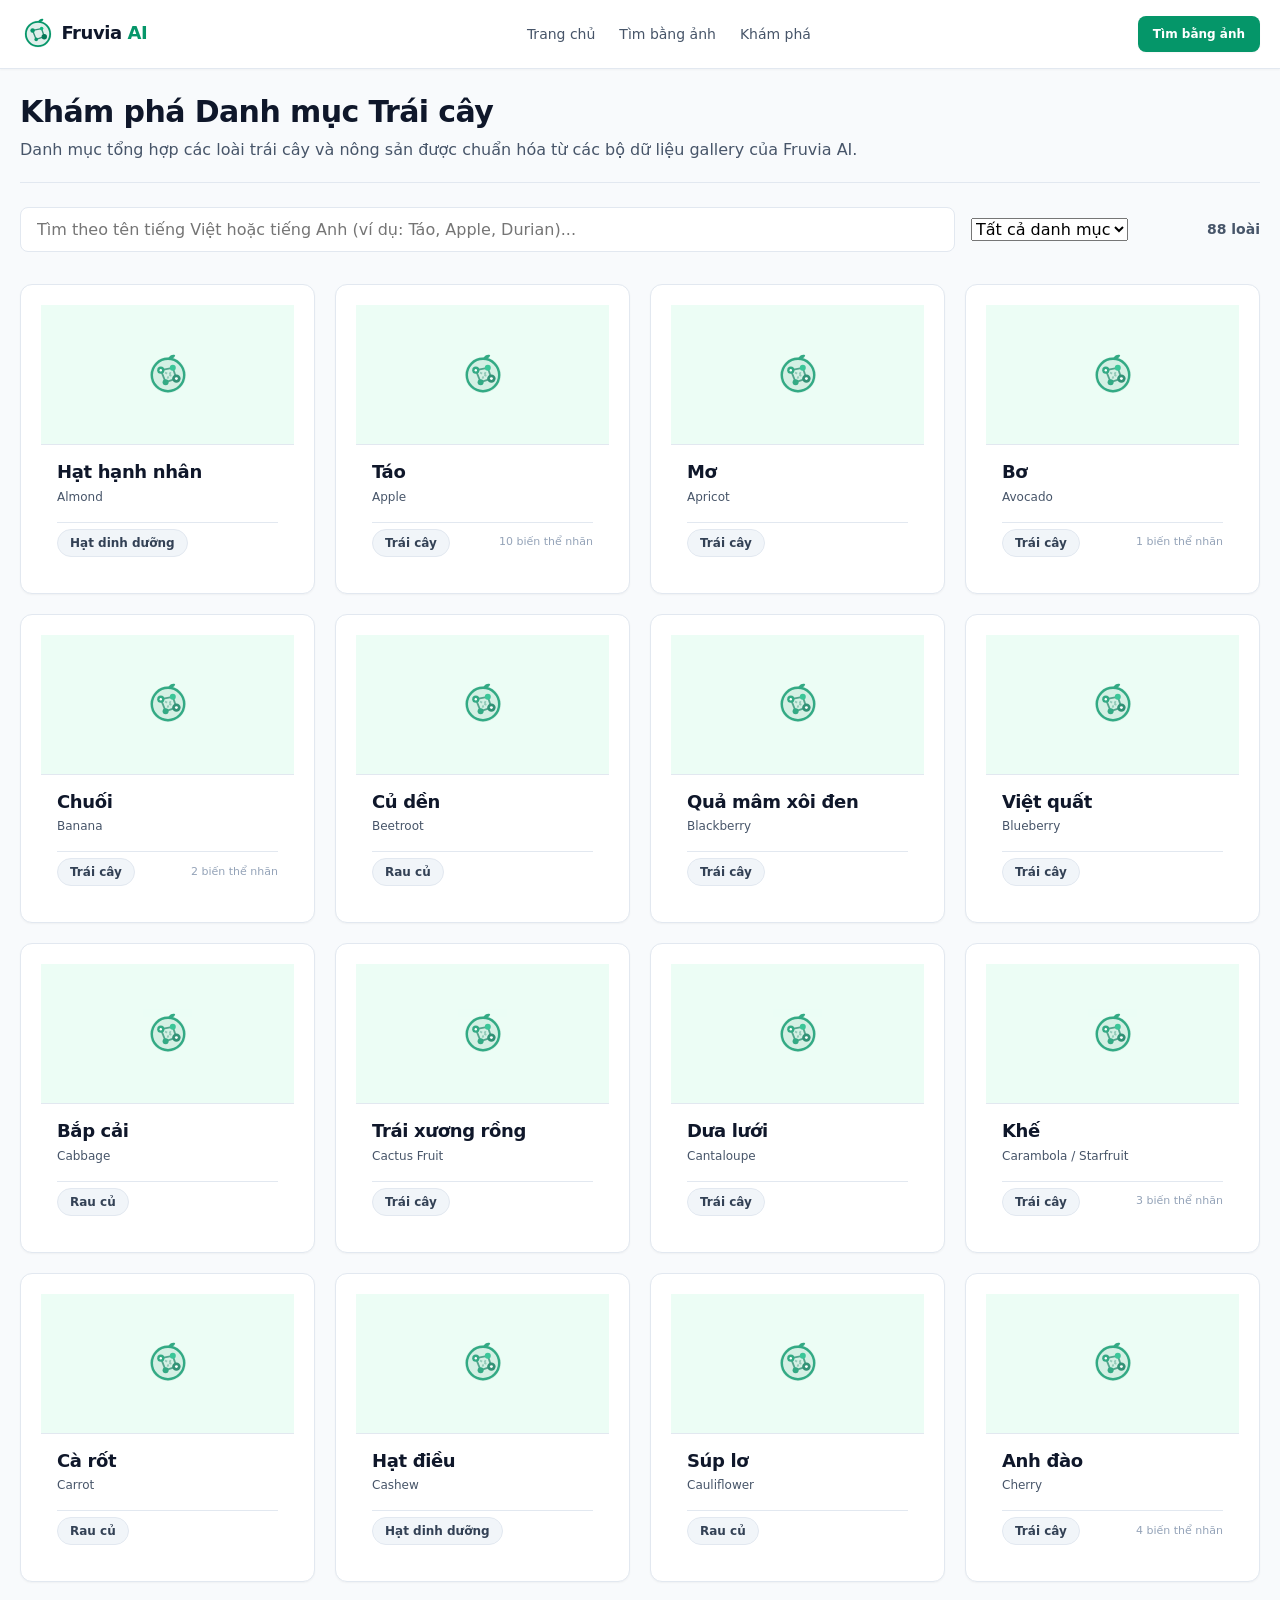
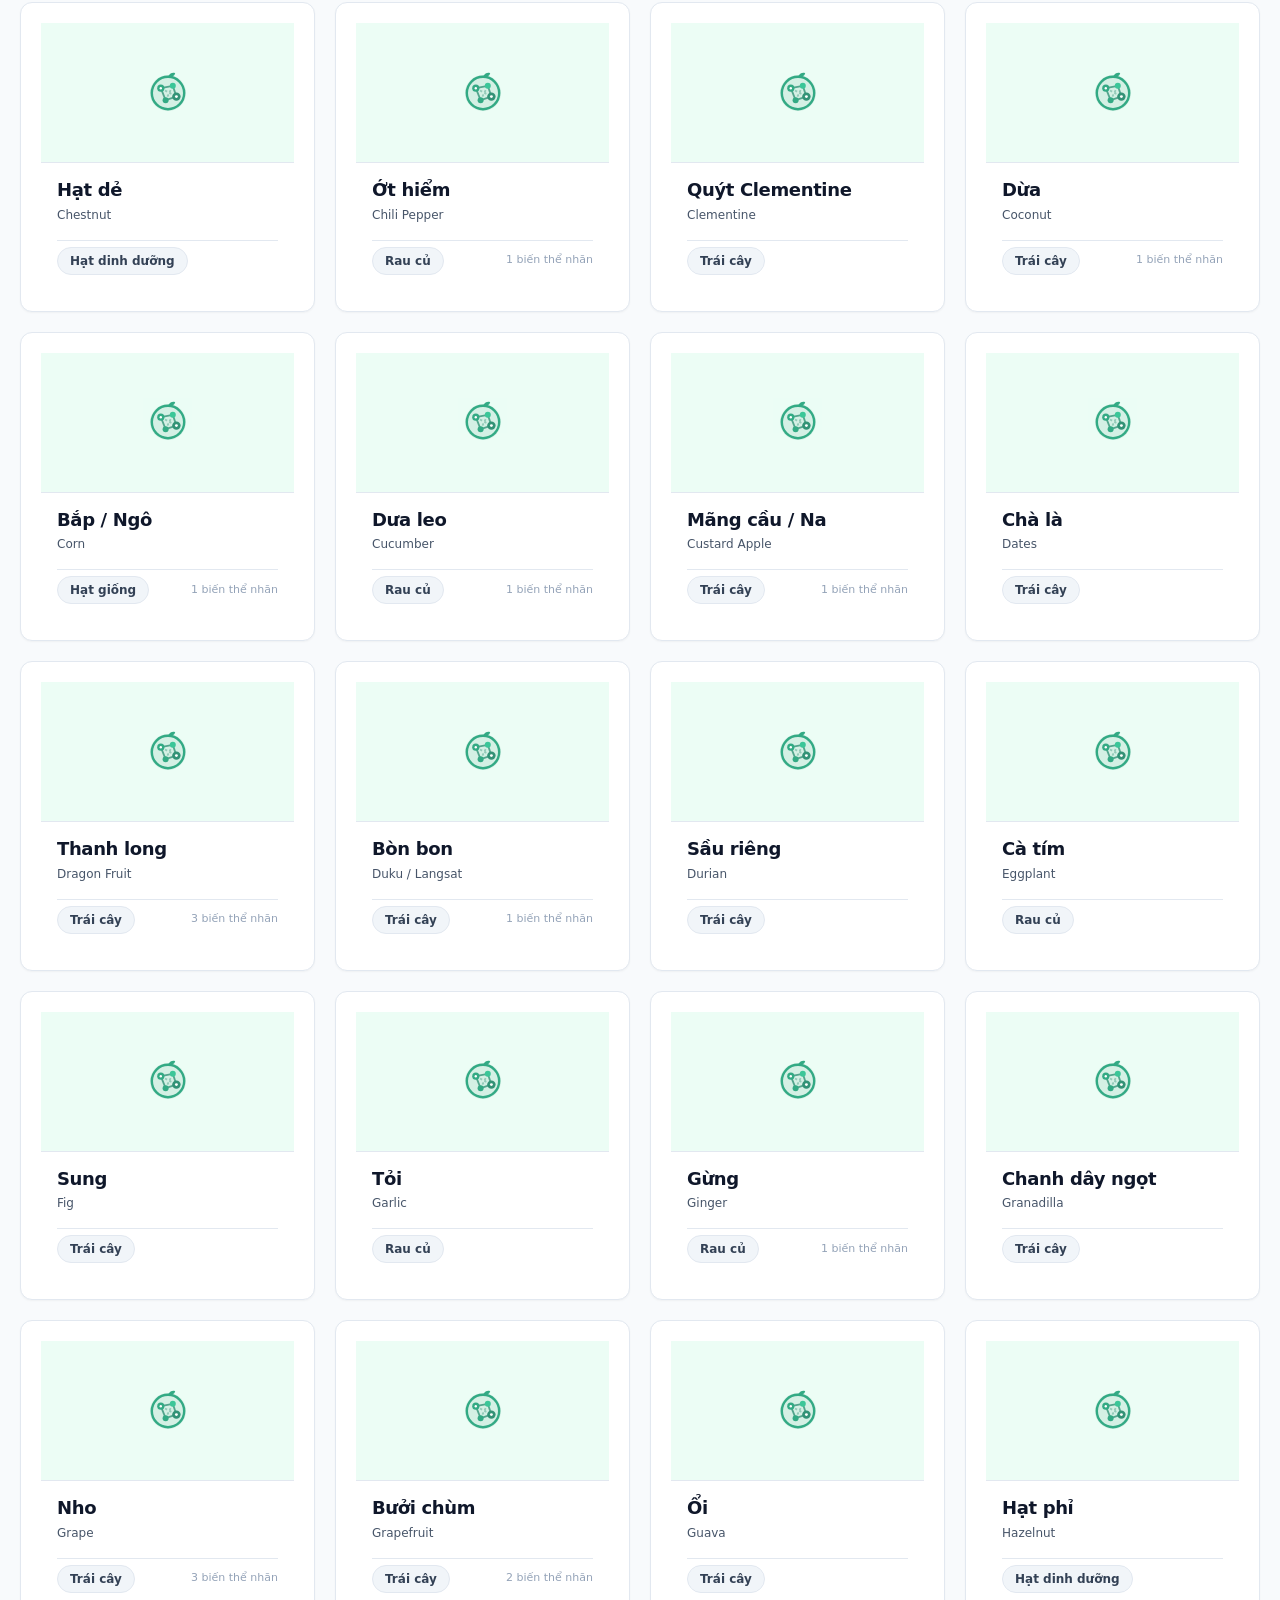
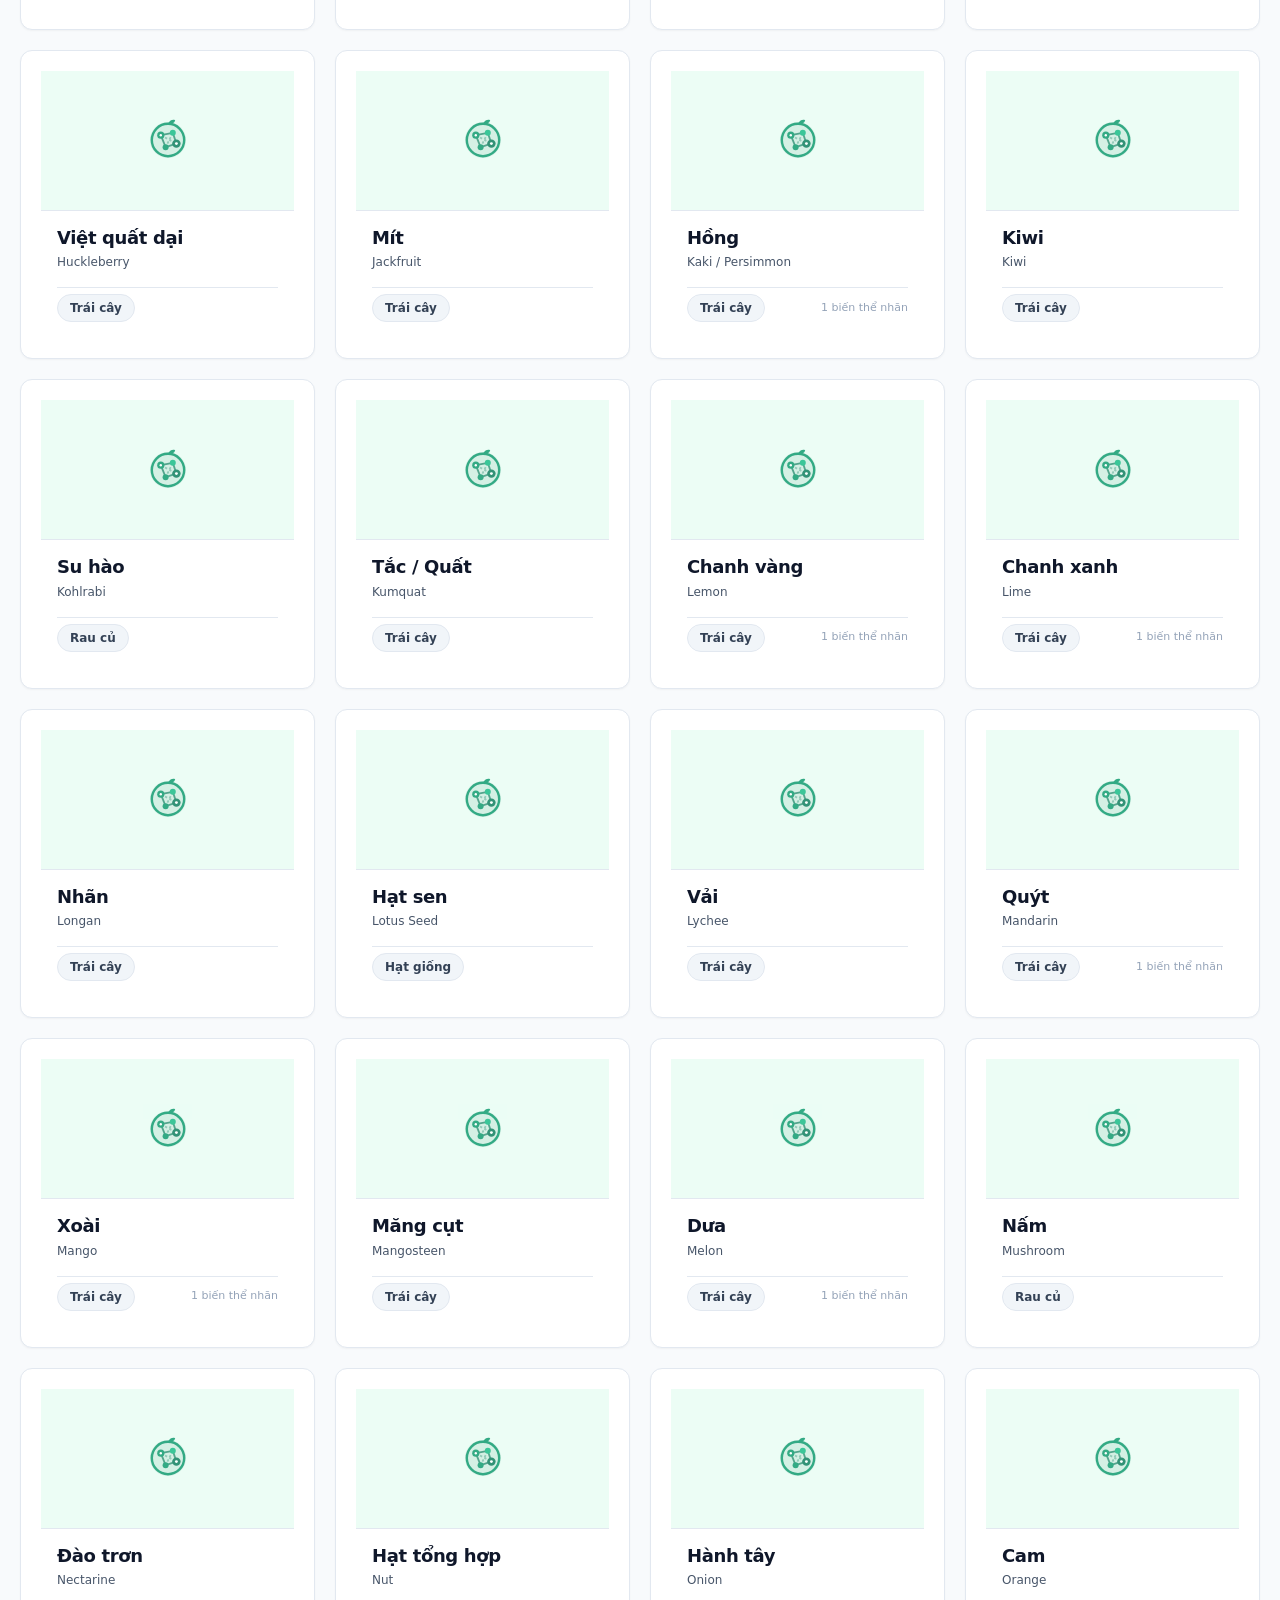
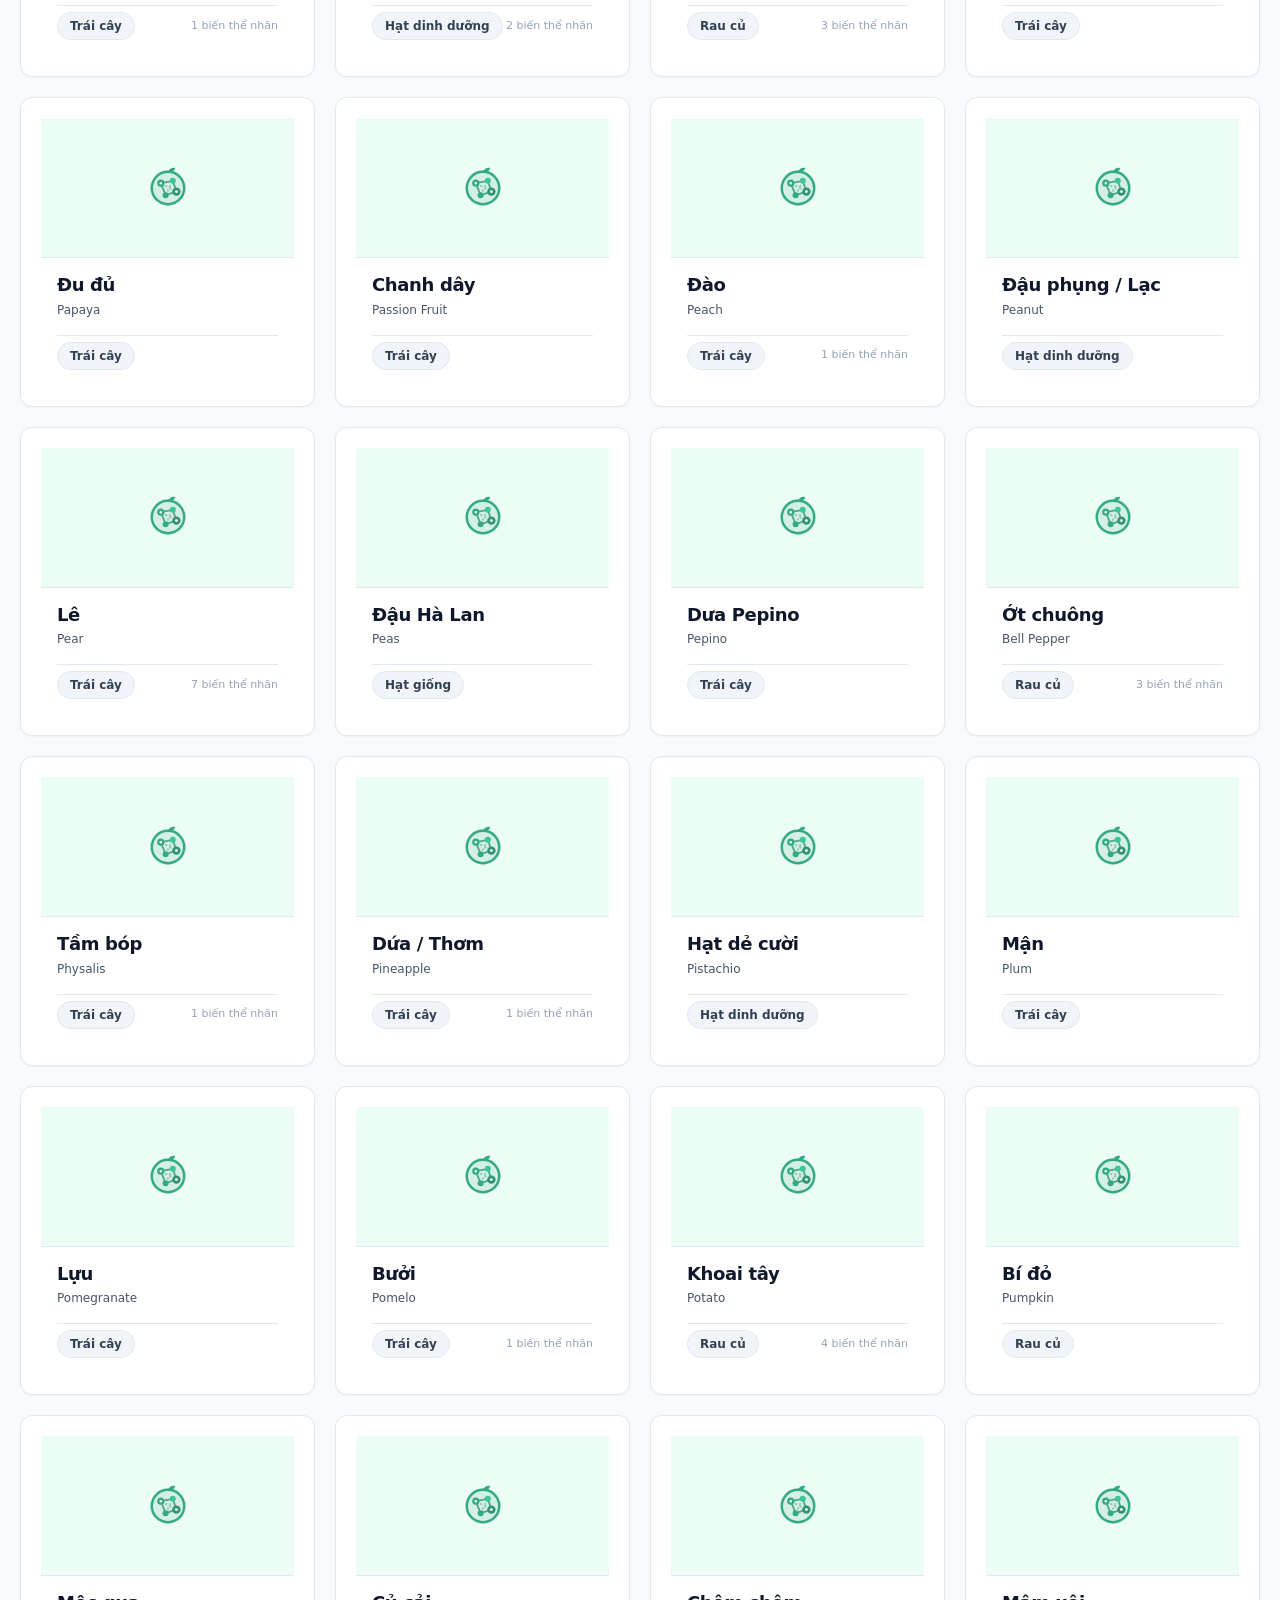
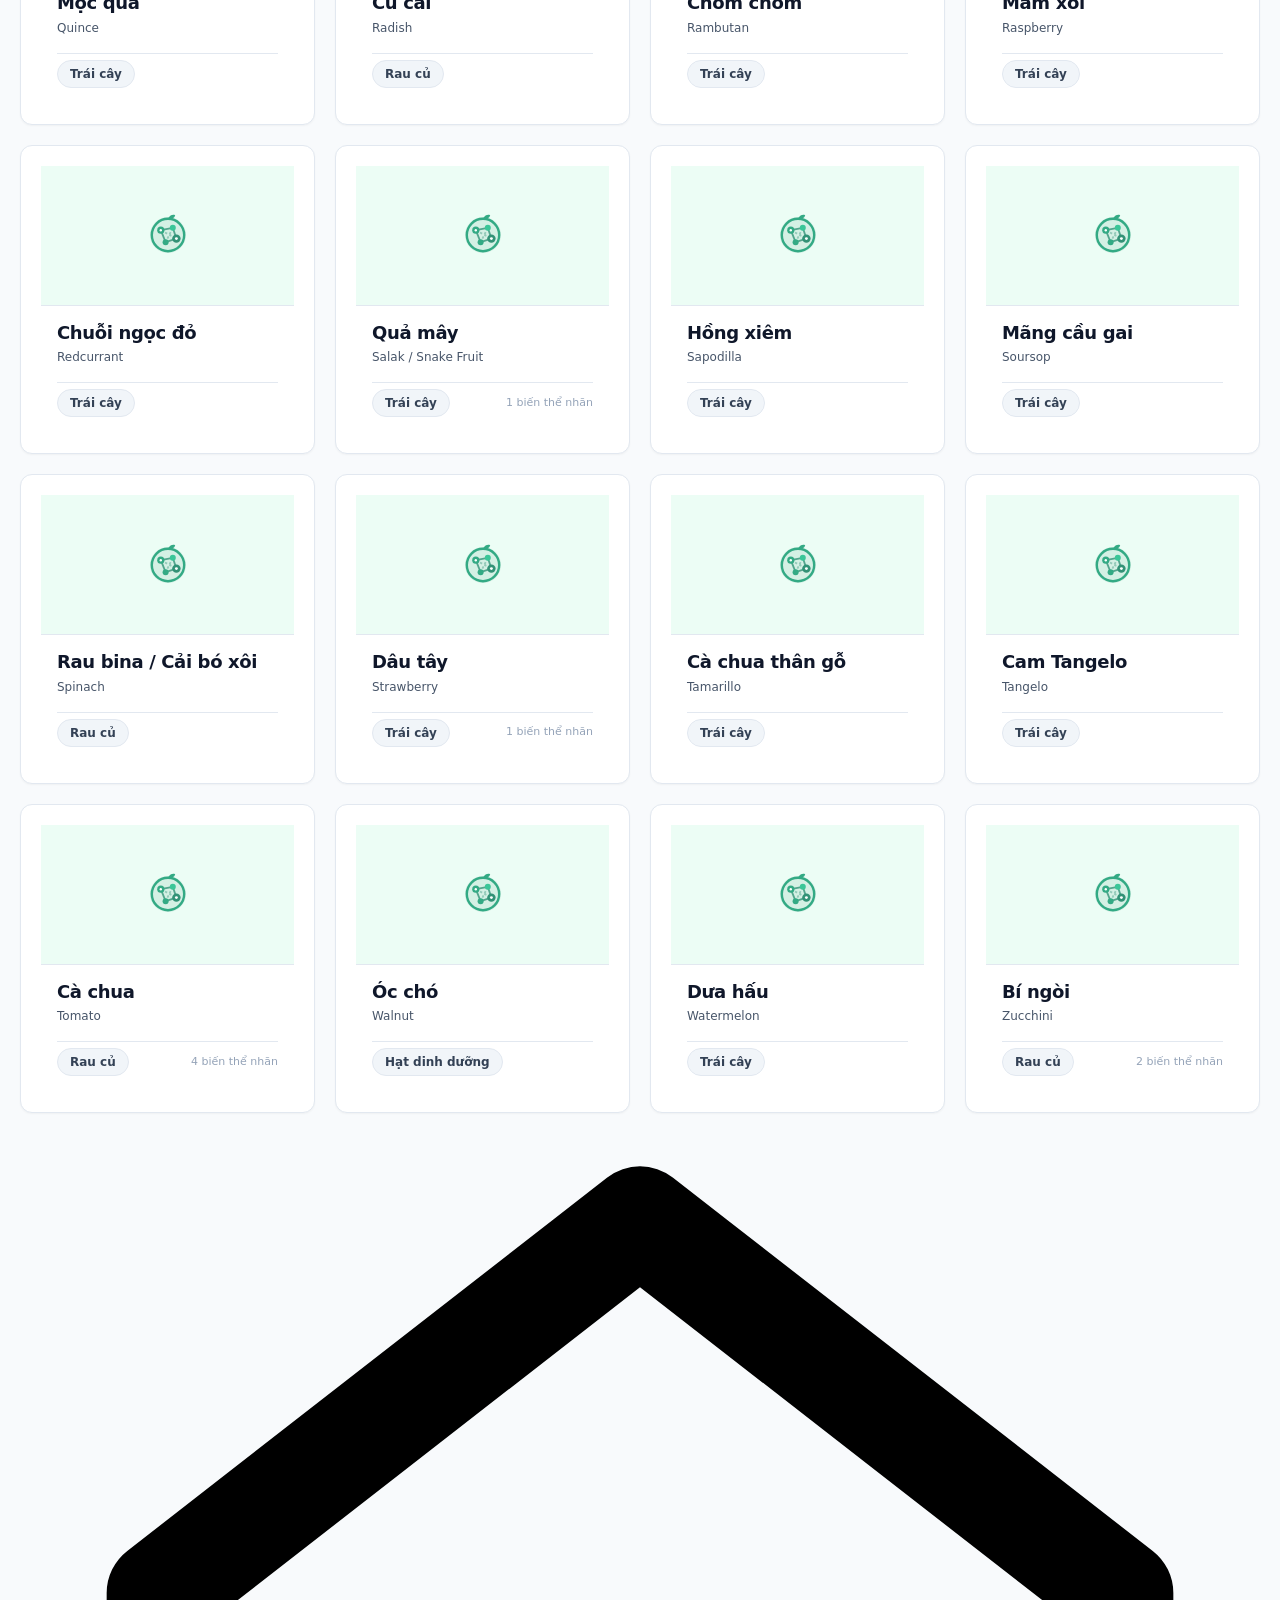
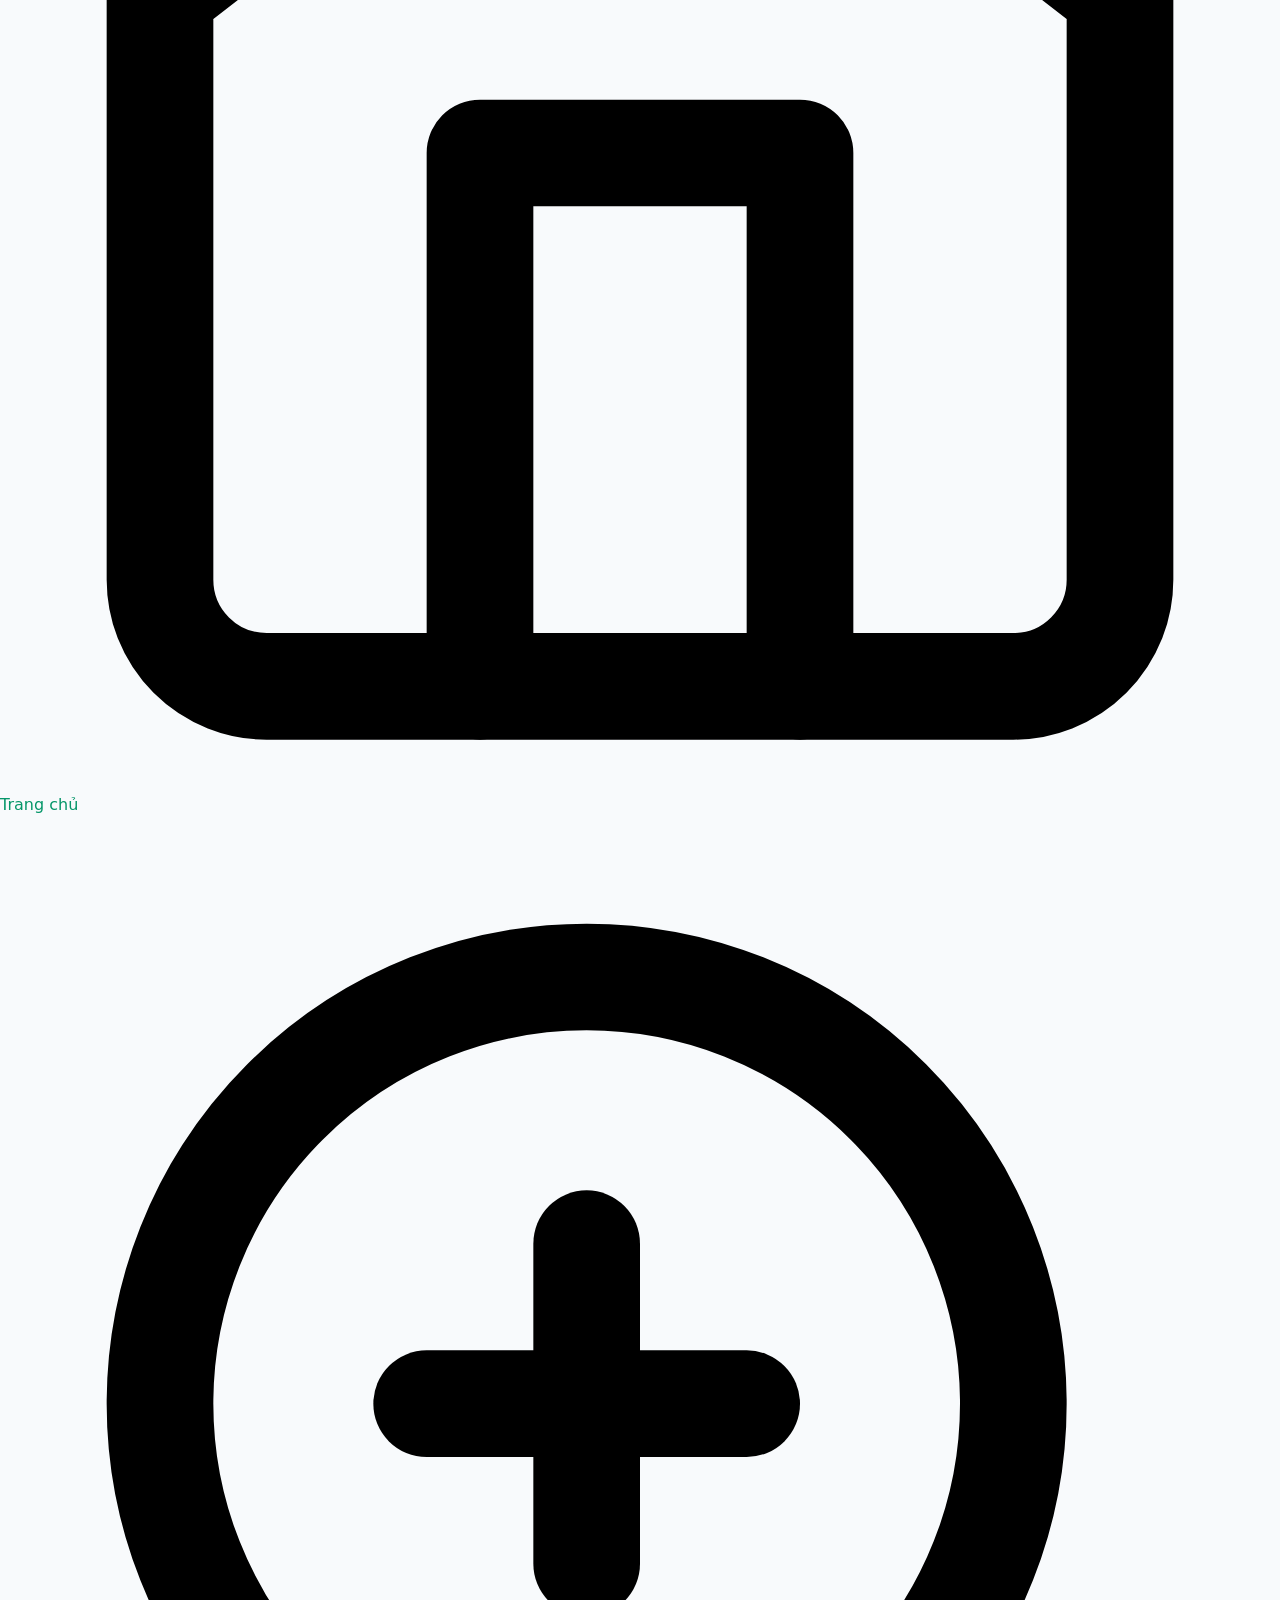
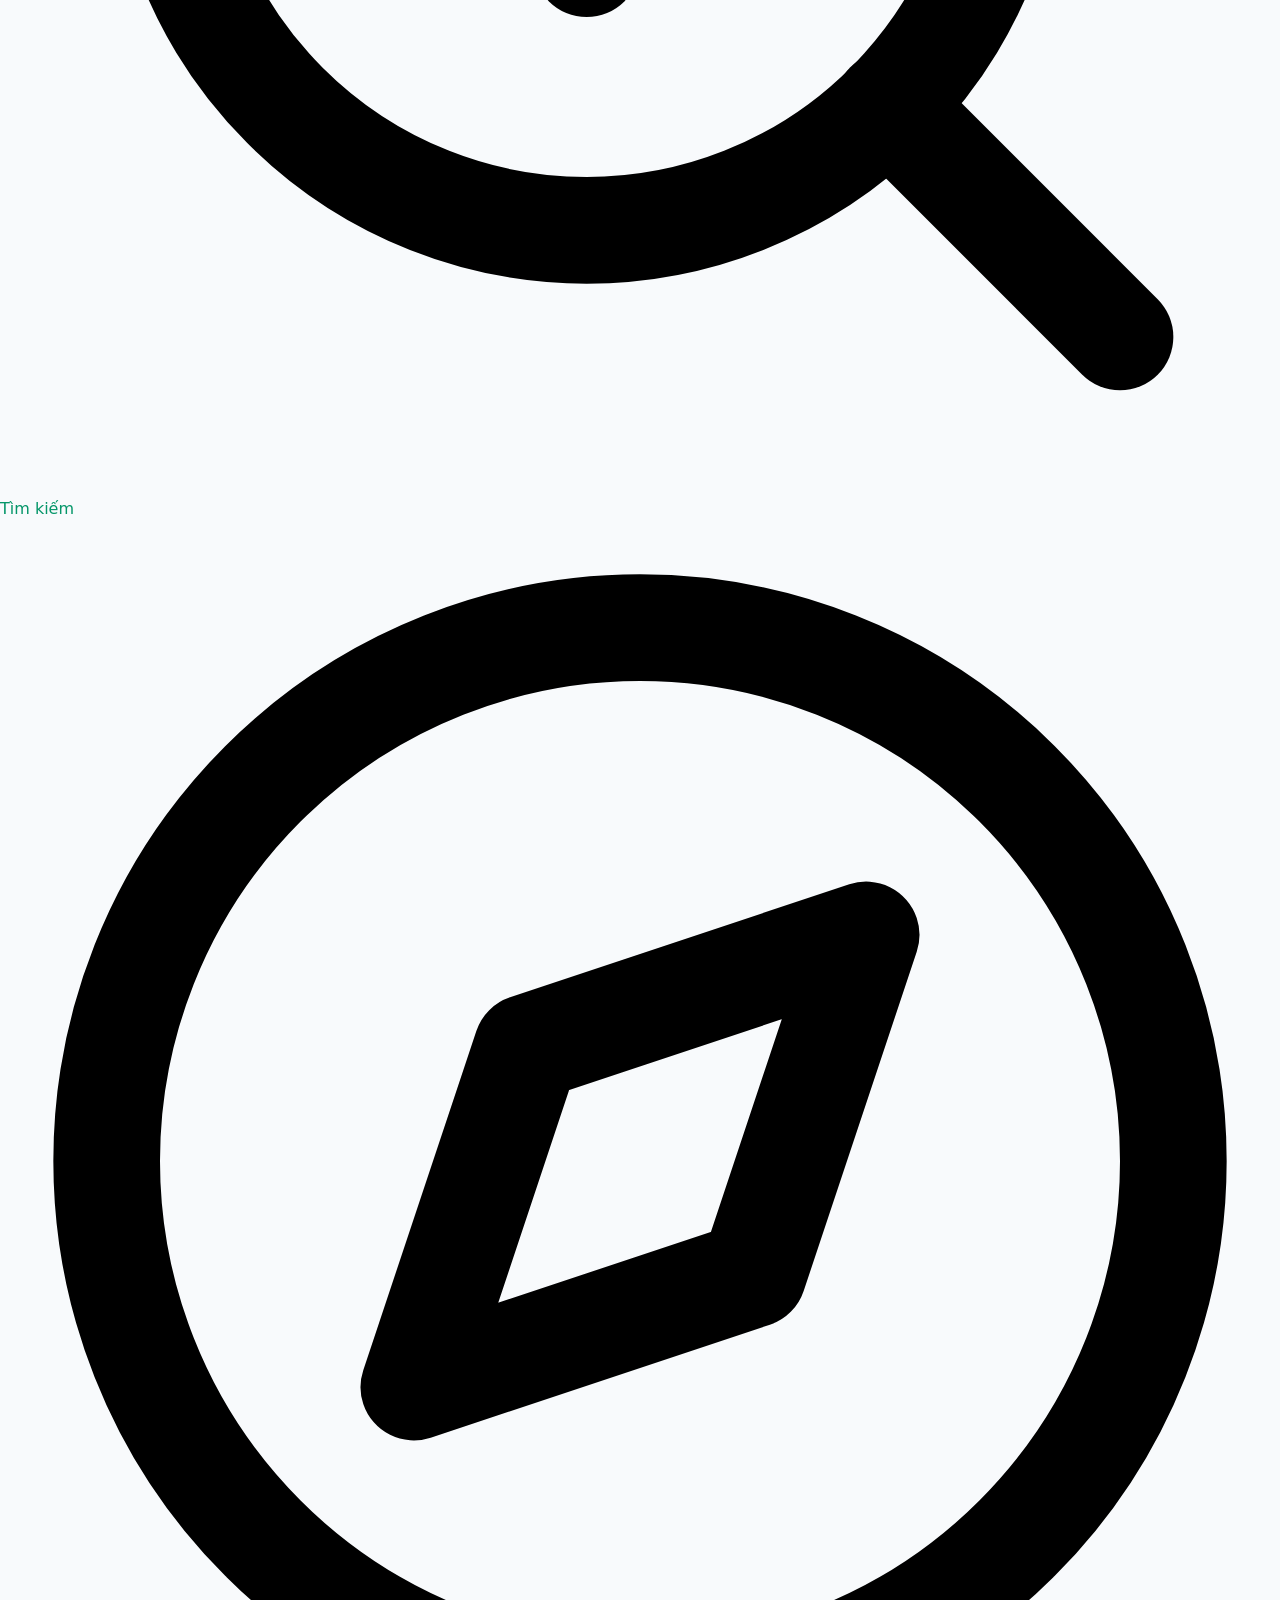
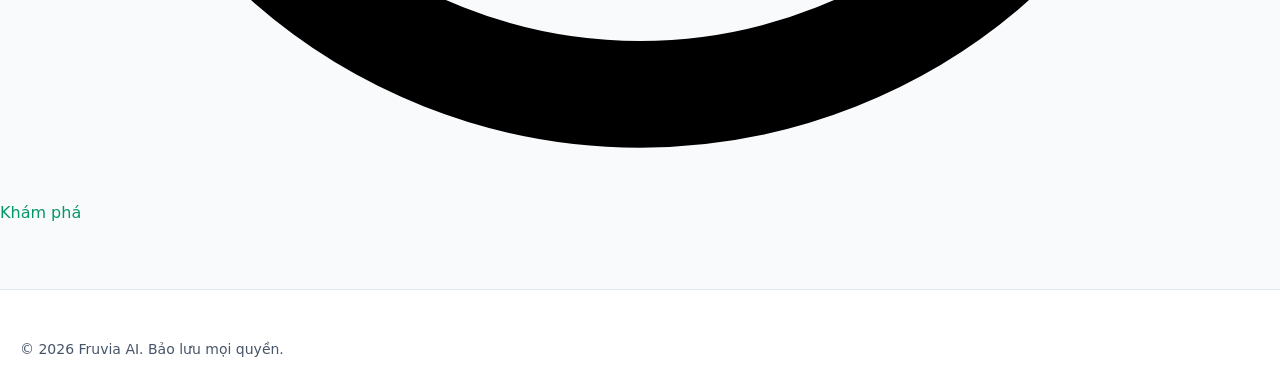
==== frontend/explore.html @ 5d416842 "feat(ui): redesign Fruvia Web V2 with mobile-first search, PWA, taxonomy explore, and modular JS - R" ====
<!DOCTYPE html>
<html lang="vi">
<head>
  <meta charset="UTF-8">
  <meta name="viewport" content="width=device-width, initial-scale=1.0">
  <title>Khám phá Danh mục Trái cây & Nông sản | Fruvia AI</title>
  <meta name="description" content="Tra cứu và khám phá các loài trái cây, rau củ và hạt dinh dưỡng đã được chuẩn hóa trong hệ thống Fruvia AI.">
  <meta name="robots" content="index,follow">
  <link rel="canonical" href="https://fruvia.ai/explore">
  <link rel="icon" type="image/svg+xml" href="favicon.svg">
  <link rel="manifest" href="manifest.webmanifest">
  <meta name="theme-color" content="#059669">

  <link rel="stylesheet" href="css/variables.css">
  <link rel="stylesheet" href="css/base.css">
  <link rel="stylesheet" href="css/components.css">
  <link rel="stylesheet" href="css/explore.css">
</head>
<body>
  <!-- Header Navbar -->
  <header class="site-header">
    <div class="container header-inner">
      <a href="/" class="brand-logo" aria-label="Fruvia AI - Trang chủ">
        <img src="assets/svg/brand-lockup.svg" alt="Fruvia AI Logo" width="160" height="32">
      </a>

      <nav class="main-nav" aria-label="Điều hướng chính">
        <a href="/" class="nav-link">Trang chủ</a>
        <a href="/search" class="nav-link">Tìm bằng ảnh</a>
        <a href="/explore" class="nav-link active" aria-current="page">Khám phá</a>
      </nav>

      <div class="header-actions">
        <a href="/search" class="btn btn-primary btn-sm">Tìm bằng ảnh</a>
      </div>
    </div>
  </header>

  <main class="container main-content">
    <header class="explore-header">
      <h1>Khám phá Danh mục Trái cây</h1>
      <p>Danh mục tổng hợp các loài trái cây và nông sản được chuẩn hóa từ các bộ dữ liệu gallery của Fruvia AI.</p>
    </header>

    <!-- Search & Filter Controls -->
    <div class="explore-controls-bar">
      <div class="search-input-wrapper">
        <input type="text" id="explore-search-input" placeholder="Tìm theo tên tiếng Việt hoặc tiếng Anh (ví dụ: Táo, Apple, Durian)..." aria-label="Tìm kiếm loài trái cây">
      </div>

      <div class="filter-select-wrapper">
        <select id="explore-category-select" class="select-control" aria-label="Lọc theo danh mục">
          <option value="all" selected>Tất cả danh mục</option>
          <option value="fruit">Trái cây</option>
          <option value="vegetable">Rau củ</option>
          <option value="nut">Hạt dinh dưỡng</option>
          <option value="seed">Hạt giống</option>
        </select>
      </div>

      <div class="explore-meta-count">
        <span id="explore-count">0 loài</span>
      </div>
    </div>

    <!-- Responsive Grid -->
    <div id="species-grid" class="species-grid">
      <!-- Loaded dynamically via explore.js -->
    </div>
  </main>

  <!-- Mobile Bottom Navigation Bar -->
  <nav class="mobile-bottom-nav" aria-label="Điều hướng di động">
    <a href="/" class="mobile-nav-item">
      <img src="assets/svg/nav-home.svg" alt="" class="mobile-nav-icon" aria-hidden="true">
      <span>Trang chủ</span>
    </a>
    <a href="/search" class="mobile-nav-item">
      <img src="assets/svg/nav-search.svg" alt="" class="mobile-nav-icon" aria-hidden="true">
      <span>Tìm kiếm</span>
    </a>
    <a href="/explore" class="mobile-nav-item active" aria-current="page">
      <img src="assets/svg/nav-explore.svg" alt="" class="mobile-nav-icon" aria-hidden="true">
      <span>Khám phá</span>
    </a>
  </nav>

  <!-- Footer -->
  <footer class="site-footer">
    <div class="container">
      <p>© 2026 Fruvia AI. Bảo lưu mọi quyền.</p>
    </div>
  </footer>

  <script src="js/config.js"></script>
  <script src="js/utils.js"></script>
  <script src="js/explore.js"></script>
  <script src="js/navigation.js"></script>
  <script src="js/pwa.js"></script>
</body>
</html>
---- frontend/css/variables.css ----
/* ============================================================
   Fruvia AI — Design Tokens & CSS Variables
   Design Direction: Modern AI Search Platform / Enterprise SaaS
   ============================================================ */

:root {
  /* Primary Palette — Deep Forest & Emerald */
  --color-primary-900: #022c22;
  --color-primary-800: #064e3b;
  --color-primary-700: #047857;
  --color-primary-600: #059669; /* Deep Emerald Primary */
  --color-primary-500: #10b981;
  --color-primary-100: #d1fae5;
  --color-primary-50: #ecfdf5;

  --color-primary: var(--color-primary-600);
  --color-primary-hover: var(--color-primary-700);
  --color-primary-active: var(--color-primary-800);
  --color-primary-light: var(--color-primary-50);
  --color-primary-border: #a7f3d0;

  /* Neutral Spectrum — Clean Slate/Gray */
  --color-neutral-900: #0f172a;
  --color-neutral-800: #1e293b;
  --color-neutral-700: #334155;
  --color-neutral-600: #475569;
  --color-neutral-500: #64748b;
  --color-neutral-400: #94a3b8;
  --color-neutral-300: #cbd5e1;
  --color-neutral-200: #e2e8f0;
  --color-neutral-100: #f1f5f9;
  --color-neutral-50: #f8fafc;
  --color-white: #ffffff;

  /* Status Tokens */
  --color-success-bg: #f0fdf4;
  --color-success-border: #bbf7d0;
  --color-success-text: #166534;
  --color-success: #15803d;

  --color-warning-bg: #fffbeb;
  --color-warning-border: #fef08a;
  --color-warning-text: #854d0e;
  --color-warning: #d97706;

  --color-danger-bg: #fef2f2;
  --color-danger-border: #fecaca;
  --color-danger-text: #991b1b;
  --color-danger: #dc2626;

  --color-info-bg: #f0f9ff;
  --color-info-border: #bae6fd;
  --color-info-text: #075985;
  --color-info: #0284c7;

  /* Similarity Level Tokens */
  --similarity-high: #15803d;
  --similarity-high-bg: #f0fdf4;
  --similarity-high-border: #bbf7d0;

  --similarity-moderate: #d97706;
  --similarity-moderate-bg: #fffbeb;
  --similarity-moderate-border: #fef08a;

  --similarity-low: #dc2626;
  --similarity-low-bg: #fef2f2;
  --similarity-low-border: #fecaca;

  /* Semantic UI Tokens */
  --color-bg-base: var(--color-neutral-50);
  --color-bg-surface: var(--color-white);
  --color-bg-subtle: var(--color-neutral-100);
  --color-bg-muted: #e2e8f0;

  --color-text-main: var(--color-neutral-900);
  --color-text-muted: var(--color-neutral-600);
  --color-text-subtle: var(--color-neutral-400);
  --color-text-inverse: var(--color-white);

  --color-border: var(--color-neutral-200);
  --color-border-hover: var(--color-neutral-300);
  --color-border-focus: var(--color-primary-600);

  /* Typography */
  --font-sans: system-ui, -apple-system, BlinkMacSystemFont, "Segoe UI", Roboto, "Helvetica Neue", Arial, sans-serif;
  --font-mono: ui-monospace, SFMono-Regular, Menlo, Monaco, Consolas, "Liberation Mono", "Courier New", monospace;

  --font-xs: 0.75rem;    /* 12px */
  --font-sm: 0.875rem;   /* 14px */
  --font-base: 1rem;     /* 16px */
  --font-lg: 1.125rem;   /* 18px */
  --font-xl: 1.25rem;    /* 20px */
  --font-2xl: 1.5rem;    /* 24px */
  --font-3xl: 1.875rem;  /* 30px */
  --font-4xl: 2.25rem;   /* 36px */

  /* Spacing */
  --space-3xs: 0.125rem; /* 2px */
  --space-2xs: 0.25rem;  /* 4px */
  --space-xs: 0.375rem;  /* 6px */
  --space-sm: 0.5rem;    /* 8px */
  --space-md: 0.75rem;   /* 12px */
  --space-lg: 1rem;      /* 16px */
  --space-xl: 1.25rem;   /* 20px */
  --space-2xl: 1.5rem;   /* 24px */
  --space-3xl: 2rem;     /* 32px */
  --space-4xl: 3rem;     /* 48px */
  --space-5xl: 4rem;     /* 64px */

  /* Radii */
  --radius-xs: 0.25rem;  /* 4px */
  --radius-sm: 0.375rem; /* 6px */
  --radius-md: 0.5rem;   /* 8px */
  --radius-lg: 0.75rem;  /* 12px */
  --radius-xl: 1rem;     /* 16px */
  --radius-full: 9999px;

  /* Shadows (Subtle, clean enterprise depth) */
  --shadow-xs: 0 1px 2px 0 rgb(0 0 0 / 0.04);
  --shadow-sm: 0 1px 3px 0 rgb(0 0 0 / 0.08), 0 1px 2px -1px rgb(0 0 0 / 0.08);
  --shadow-md: 0 4px 6px -1px rgb(0 0 0 / 0.08), 0 2px 4px -2px rgb(0 0 0 / 0.05);
  --shadow-lg: 0 10px 15px -3px rgb(0 0 0 / 0.08), 0 4px 6px -4px rgb(0 0 0 / 0.04);
  --shadow-xl: 0 20px 25px -5px rgb(0 0 0 / 0.08), 0 8px 10px -6px rgb(0 0 0 / 0.03);

  /* Transitions */
  --transition-fast: 120ms ease;
  --transition-normal: 200ms ease;
  --transition-slow: 300ms ease;

  /* Container Widths */
  --container-max: 1280px;
  --container-narrow: 840px;
}

@media (prefers-reduced-motion: reduce) {
  :root {
    --transition-fast: 0ms;
    --transition-normal: 0ms;
    --transition-slow: 0ms;
  }
}
---- frontend/css/base.css ----
/* ============================================================
   Fruvia AI — Base Styles & Global Resets
   ============================================================ */

*, *::before, *::after {
  box-sizing: border-box;
  margin: 0;
  padding: 0;
}

html {
  font-family: var(--font-sans);
  font-size: 16px;
  line-height: 1.5;
  color: var(--color-text-main);
  background-color: var(--color-bg-base);
  -webkit-text-size-adjust: 100%;
  scroll-behavior: smooth;
}

body {
  min-height: 100vh;
  display: flex;
  flex-direction: column;
  color: var(--color-text-main);
  background-color: var(--color-bg-base);
}

main {
  flex: 1;
}

/* Container */
.container {
  width: 100%;
  max-width: var(--container-max);
  margin-left: auto;
  margin-right: auto;
  padding-left: var(--space-xl);
  padding-right: var(--space-xl);
}

.container-narrow {
  max-width: var(--container-narrow);
}

/* Typography */
h1, h2, h3, h4, h5, h6 {
  font-weight: 700;
  line-height: 1.25;
  color: var(--color-text-main);
  letter-spacing: -0.02em;
}

h1 { font-size: var(--font-4xl); }
h2 { font-size: var(--font-2xl); }
h3 { font-size: var(--font-xl); }
h4 { font-size: var(--font-lg); }

p {
  color: var(--color-text-muted);
  line-height: 1.6;
}

a {
  color: var(--color-primary);
  text-decoration: none;
  transition: color var(--transition-fast);
}

a:hover {
  color: var(--color-primary-hover);
}

/* Accessibility Focus Ring */
:focus-visible {
  outline: 2px solid var(--color-primary-600);
  outline-offset: 2px;
  border-radius: var(--radius-xs);
}

button, input, select, textarea {
  font-family: inherit;
  font-size: inherit;
}

button {
  cursor: pointer;
  border: none;
  background: none;
}

img, svg {
  display: block;
  max-width: 100%;
  height: auto;
}

/* Screen reader utility */
.sr-only {
  position: absolute;
  width: 1px;
  height: 1px;
  padding: 0;
  margin: -1px;
  overflow: hidden;
  clip: rect(0, 0, 0, 0);
  white-space: nowrap;
  border: 0;
}
---- frontend/css/components.css ----
/* ============================================================
   Fruvia AI — Reusable Components
   ============================================================ */

/* ---------- Header & Navigation ---------- */
.site-header {
  background-color: var(--color-bg-surface);
  border-bottom: 1px solid var(--color-border);
  position: sticky;
  top: 0;
  z-index: 50;
  box-shadow: var(--shadow-xs);
}

.header-inner {
  display: flex;
  align-items: center;
  justify-content: space-between;
  height: 4.25rem;
}

.brand-logo {
  display: flex;
  align-items: center;
  gap: var(--space-md);
  font-weight: 700;
  font-size: var(--font-xl);
  color: var(--color-text-main);
  text-decoration: none;
}

.brand-logo img {
  height: 2.25rem;
  width: auto;
}

.main-nav {
  display: flex;
  align-items: center;
  gap: var(--space-2xl);
}

.nav-link {
  font-weight: 500;
  font-size: var(--font-sm);
  color: var(--color-text-muted);
  transition: color var(--transition-fast);
}

.nav-link:hover, .nav-link.active {
  color: var(--color-primary-600);
}

.header-actions {
  display: flex;
  align-items: center;
  gap: var(--space-lg);
}

/* ---------- Buttons ---------- */
.btn {
  display: inline-flex;
  align-items: center;
  justify-content: center;
  gap: var(--space-sm);
  min-height: 44px;
  padding: 0.625rem 1.25rem;
  font-size: var(--font-sm);
  font-weight: 600;
  border-radius: var(--radius-md);
  transition: all var(--transition-normal);
  text-decoration: none;
  white-space: nowrap;
  border: 1px solid transparent;
}

.btn-primary {
  background-color: var(--color-primary-600);
  color: var(--color-white);
  box-shadow: var(--shadow-xs);
}

.btn-primary:hover:not(:disabled) {
  background-color: var(--color-primary-700);
  box-shadow: var(--shadow-sm);
}

.btn-secondary {
  background-color: var(--color-bg-surface);
  color: var(--color-text-main);
  border-color: var(--color-border);
}

.btn-secondary:hover:not(:disabled) {
  background-color: var(--color-bg-subtle);
  border-color: var(--color-border-hover);
}

.btn-outline {
  border-color: var(--color-primary-600);
  color: var(--color-primary-600);
  background-color: transparent;
}

.btn-outline:hover:not(:disabled) {
  background-color: var(--color-primary-50);
}

.btn:disabled, .btn[aria-disabled="true"] {
  opacity: 0.5;
  cursor: not-allowed;
  box-shadow: none;
}

.btn-sm {
  min-height: 36px;
  padding: 0.375rem 0.875rem;
  font-size: var(--font-xs);
}

.btn-lg {
  min-height: 48px;
  padding: 0.75rem 1.75rem;
  font-size: var(--font-base);
}

/* ---------- Badges ---------- */
.badge {
  display: inline-flex;
  align-items: center;
  gap: var(--space-2xs);
  font-size: var(--font-xs);
  font-weight: 600;
  padding: 0.25rem 0.75rem;
  border-radius: var(--radius-full);
  border: 1px solid transparent;
}

.badge-primary {
  background-color: var(--color-primary-50);
  color: var(--color-primary-700);
  border-color: var(--color-primary-border);
}

.badge-neutral {
  background-color: var(--color-bg-subtle);
  color: var(--color-neutral-700);
  border-color: var(--color-border);
}

/* ---------- Cards & Panels ---------- */
.card {
  background-color: var(--color-bg-surface);
  border: 1px solid var(--color-border);
  border-radius: var(--radius-lg);
  padding: var(--space-xl);
  box-shadow: var(--shadow-xs);
}

/* ---------- Footer ---------- */
.site-footer {
  background-color: var(--color-bg-surface);
  border-top: 1px solid var(--color-border);
  padding: var(--space-4xl) 0 var(--space-2xl);
  margin-top: var(--space-5xl);
  font-size: var(--font-sm);
  color: var(--color-text-muted);
}

.footer-grid {
  display: grid;
  grid-template-columns: 2fr repeat(2, 1fr);
  gap: var(--space-4xl);
  margin-bottom: var(--space-3xl);
}

.footer-brand {
  display: flex;
  flex-direction: column;
  gap: var(--space-md);
}

.footer-brand img {
  height: 2rem;
  width: auto;
}

.footer-col-title {
  font-size: var(--font-sm);
  font-weight: 700;
  color: var(--color-text-main);
  margin-bottom: var(--space-md);
}

.footer-links {
  list-style: none;
  display: flex;
  flex-direction: column;
  gap: var(--space-sm);
}

.footer-links a {
  color: var(--color-text-muted);
  transition: color var(--transition-fast);
}

.footer-links a:hover {
  color: var(--color-primary-600);
}

.footer-bottom {
  padding-top: var(--space-2xl);
  border-top: 1px solid var(--color-border);
  display: flex;
  justify-content: space-between;
  align-items: center;
}

/* ---------- Alert Banner ---------- */
.alert-banner {
  padding: var(--space-lg);
  border-radius: var(--radius-md);
  margin-bottom: var(--space-xl);
  display: flex;
  align-items: flex-start;
  gap: var(--space-md);
  border: 1px solid transparent;
}

.alert-banner-warning {
  background-color: var(--color-warning-bg);
  border-color: var(--color-warning-border);
  color: var(--color-warning-text);
}

.alert-banner-error {
  background-color: var(--color-danger-bg);
  border-color: var(--color-danger-border);
  color: var(--color-danger-text);
}

.alert-icon {
  width: 1.5rem;
  height: 1.5rem;
  flex-shrink: 0;
}

.alert-content h4 {
  font-size: var(--font-base);
  margin-bottom: var(--space-2xs);
  color: inherit;
}

.alert-content p {
  font-size: var(--font-sm);
  color: inherit;
}

/* ---------- SVG Icon Helper ---------- */
.icon-svg {
  width: 1.25rem;
  height: 1.25rem;
  display: inline-block;
  vertical-align: middle;
  fill: currentColor;
}

/* ---------- Loading Spinner ---------- */
.spinner {
  width: 1.25rem;
  height: 1.25rem;
  border: 2px solid currentColor;
  border-right-color: transparent;
  border-radius: var(--radius-full);
  animation: spin 0.75s linear infinite;
}

@keyframes spin {
  to { transform: rotate(360deg); }
}

@media (max-width: 768px) {
  .header-inner {
    height: 3.75rem;
  }
  .main-nav {
    display: none;
  }
  .footer-grid {
    grid-template-columns: 1fr;
    gap: var(--space-2xl);
  }
  .footer-bottom {
    flex-direction: column;
    gap: var(--space-md);
    text-anchor: center;
  }
}
---- frontend/css/explore.css ----
/* ============================================================
   Fruvia AI — Explore Page Styles (explore.css)
   ============================================================ */

.explore-header {
  padding: var(--space-2xl) 0 var(--space-xl);
  border-bottom: 1px solid var(--color-border);
  margin-bottom: var(--space-2xl);
}

.explore-header h1 {
  font-size: var(--font-3xl);
  margin-bottom: var(--space-xs);
}

.explore-controls-bar {
  display: flex;
  align-items: center;
  gap: var(--space-lg);
  margin-bottom: var(--space-3xl);
}

.search-input-wrapper {
  flex: 1;
}

.search-input-wrapper input {
  width: 100%;
  padding: 0.75rem 1rem;
  font-size: var(--font-base);
  border-radius: var(--radius-md);
  border: 1px solid var(--color-border);
  background-color: var(--color-bg-surface);
  color: var(--color-text-main);
  transition: border-color var(--transition-fast);
}

.search-input-wrapper input:focus {
  border-color: var(--color-primary-600);
  outline: none;
}

.filter-select-wrapper {
  width: 220px;
}

.explore-meta-count {
  font-size: var(--font-sm);
  font-weight: 600;
  color: var(--color-text-muted);
  white-space: nowrap;
}

/* Responsive Grid: Desktop 4, Tablet 2-3, Mobile 1-2 */
.species-grid {
  display: grid;
  grid-template-columns: repeat(auto-fill, minmax(240px, 1fr));
  gap: var(--space-xl);
}

.species-card {
  display: flex;
  flex-direction: column;
  background-color: var(--color-bg-surface);
  border: 1px solid var(--color-border);
  border-radius: var(--radius-lg);
  overflow: hidden;
  cursor: pointer;
  transition: transform var(--transition-normal), box-shadow var(--transition-normal);
}

.species-card:hover {
  transform: translateY(-3px);
  box-shadow: var(--shadow-md);
}

.species-card-media {
  width: 100%;
  height: 140px;
  background-color: var(--color-primary-50);
  display: flex;
  align-items: center;
  justify-content: center;
  border-bottom: 1px solid var(--color-border);
}

.species-placeholder-icon {
  width: 48px;
  height: 48px;
  opacity: 0.8;
}

.species-card-content {
  padding: var(--space-lg);
  display: flex;
  flex-direction: column;
  gap: var(--space-2xs);
  flex: 1;
}

.species-title-vi {
  font-size: var(--font-lg);
  font-weight: 700;
  color: var(--color-text-main);
}

.species-title-en {
  font-size: var(--font-xs);
  color: var(--color-text-muted);
}

.species-meta-row {
  display: flex;
  align-items: center;
  justify-content: space-between;
  margin-top: var(--space-md);
  padding-top: var(--space-xs);
  border-top: 1px solid var(--color-border);
}

.species-alias-count {
  font-size: 11px;
  color: var(--color-text-subtle);
}

@media (max-width: 768px) {
  .explore-controls-bar {
    flex-direction: column;
    align-items: stretch;
  }
  .filter-select-wrapper {
    width: 100%;
  }
  .species-grid {
    grid-template-columns: repeat(auto-fill, minmax(160px, 1fr));
  }
}
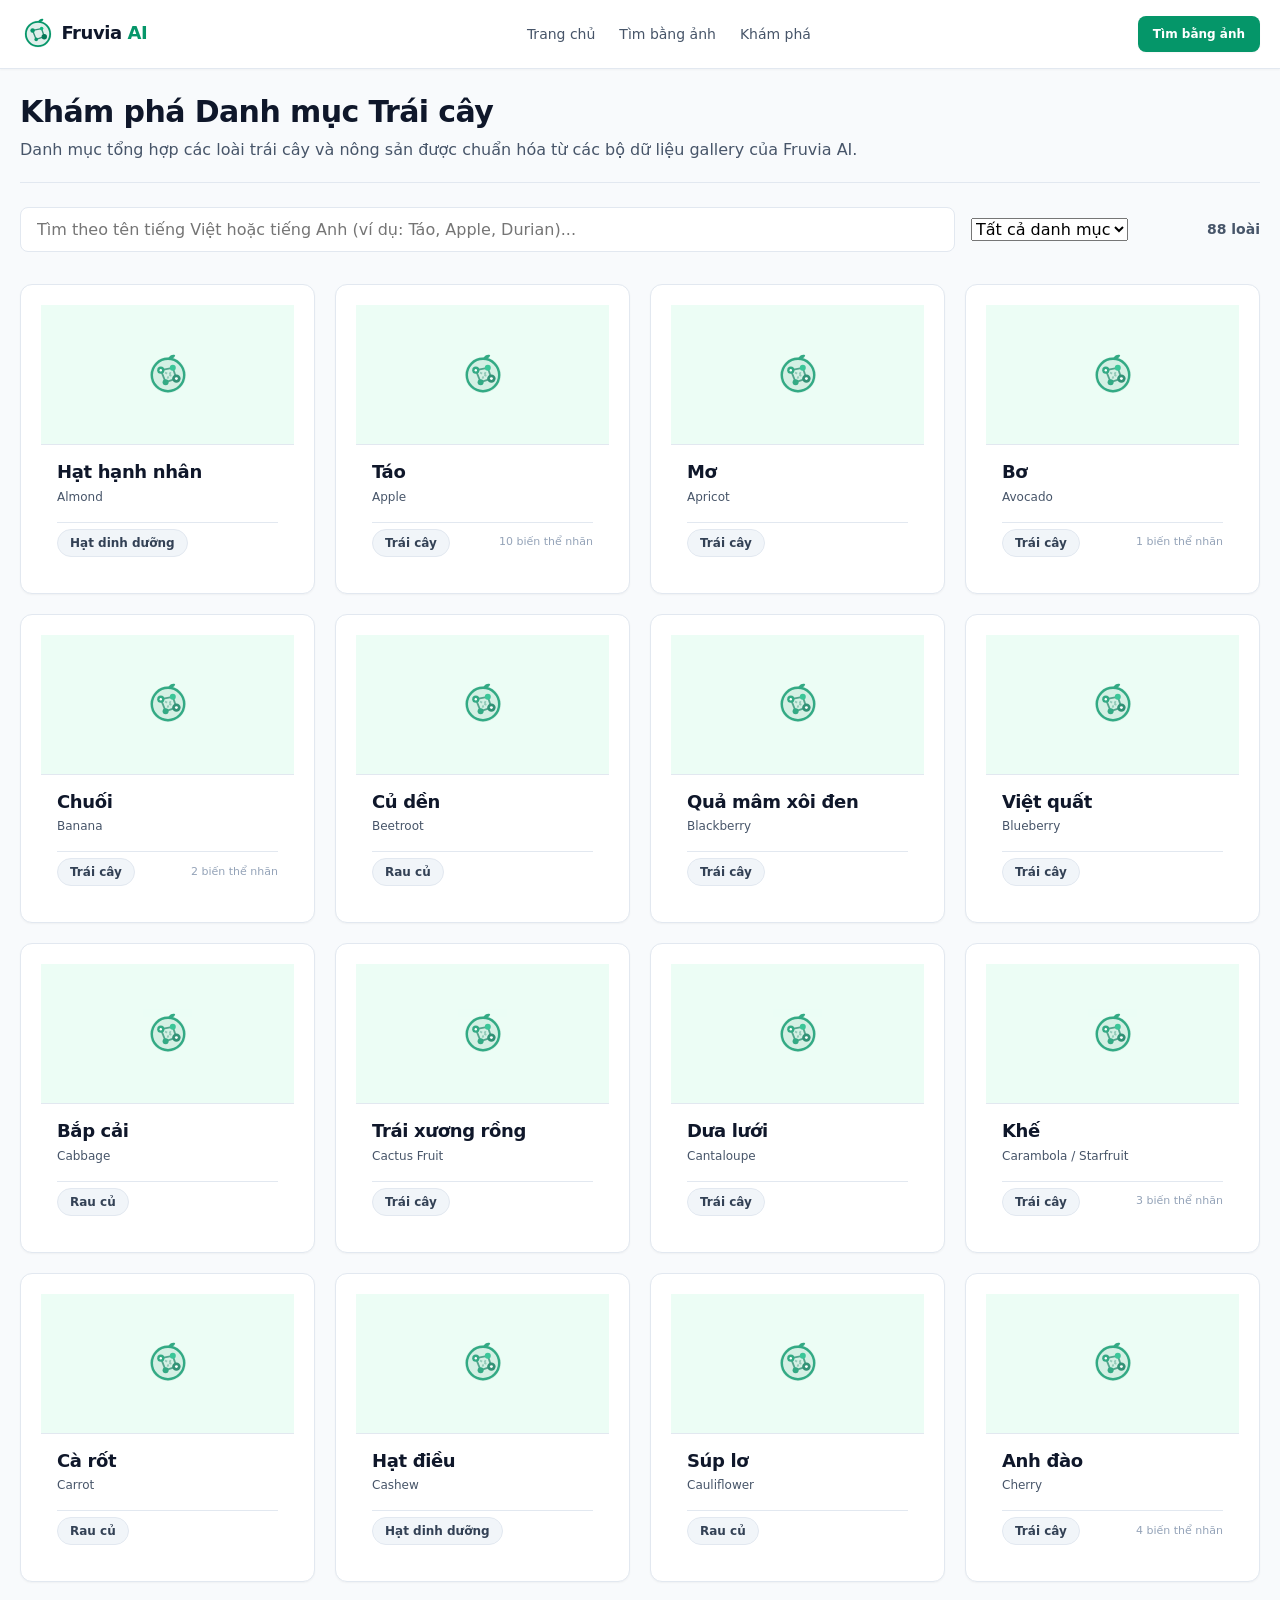
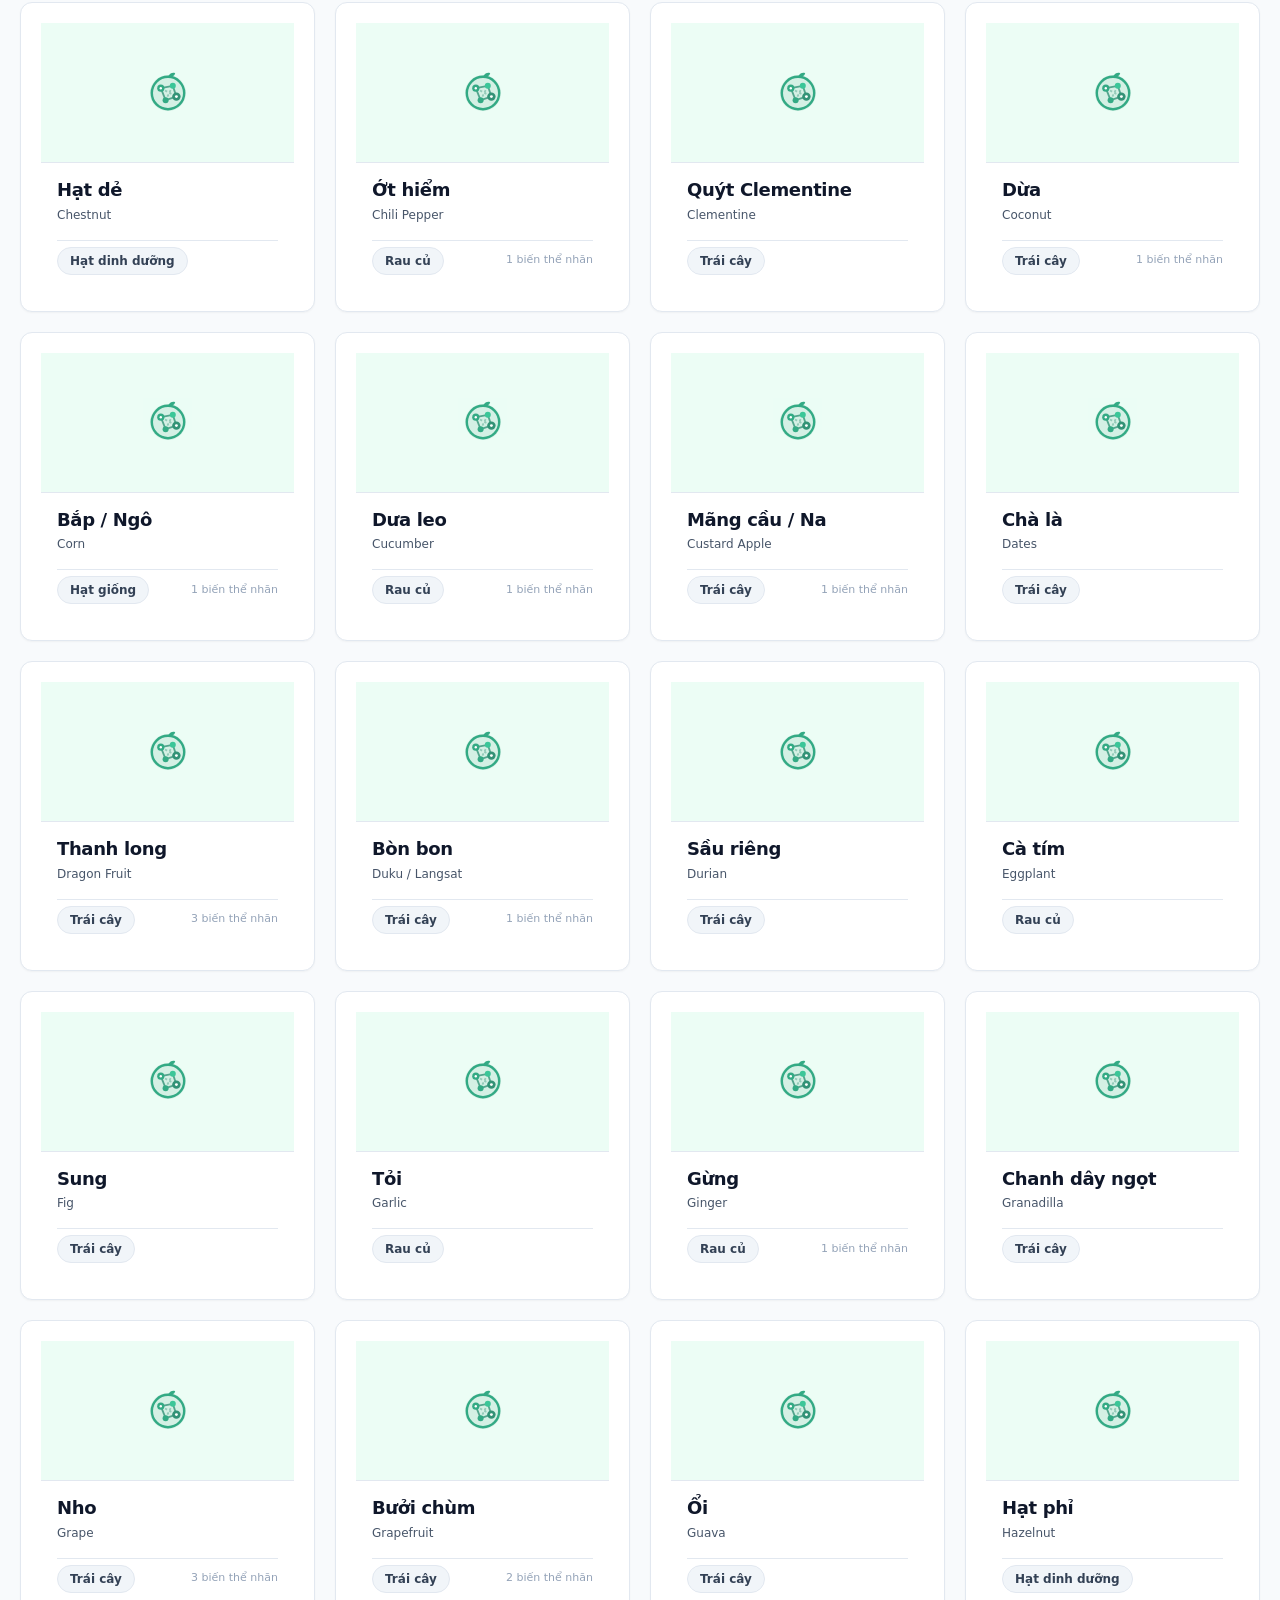
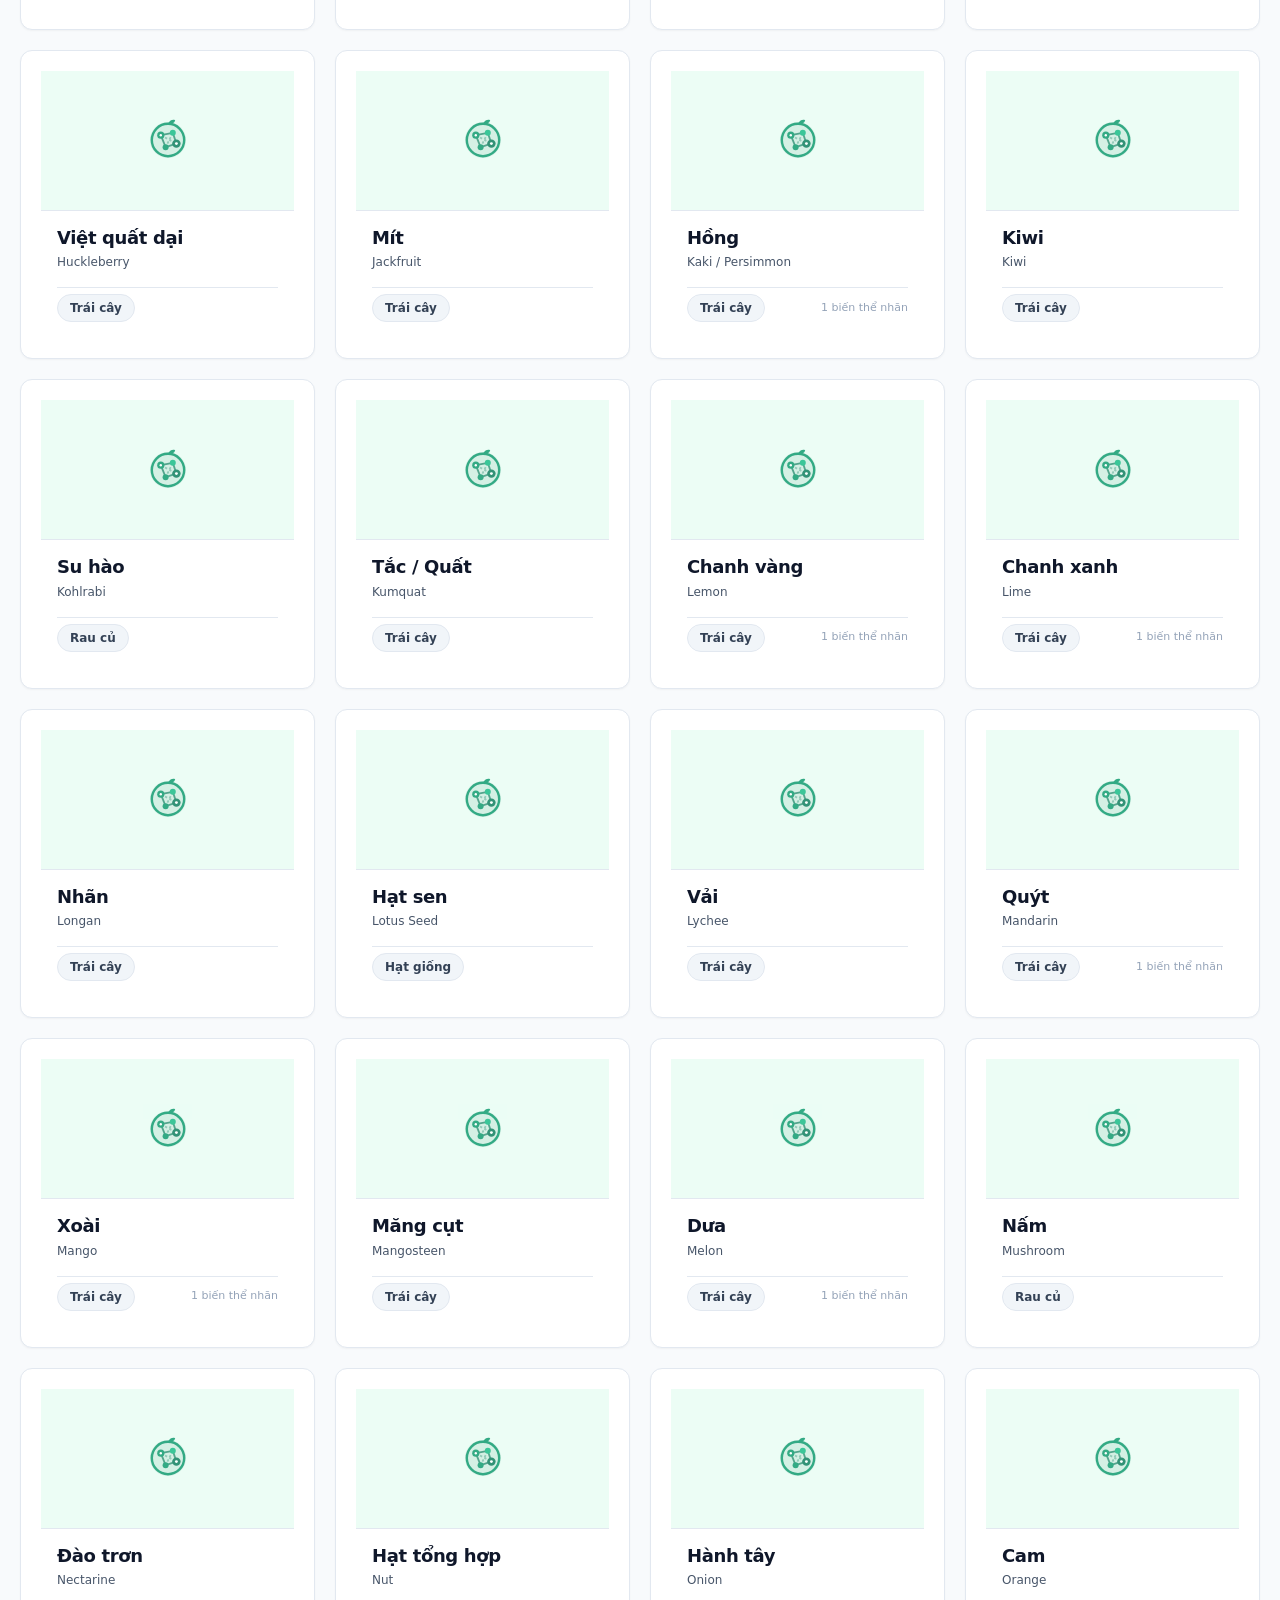
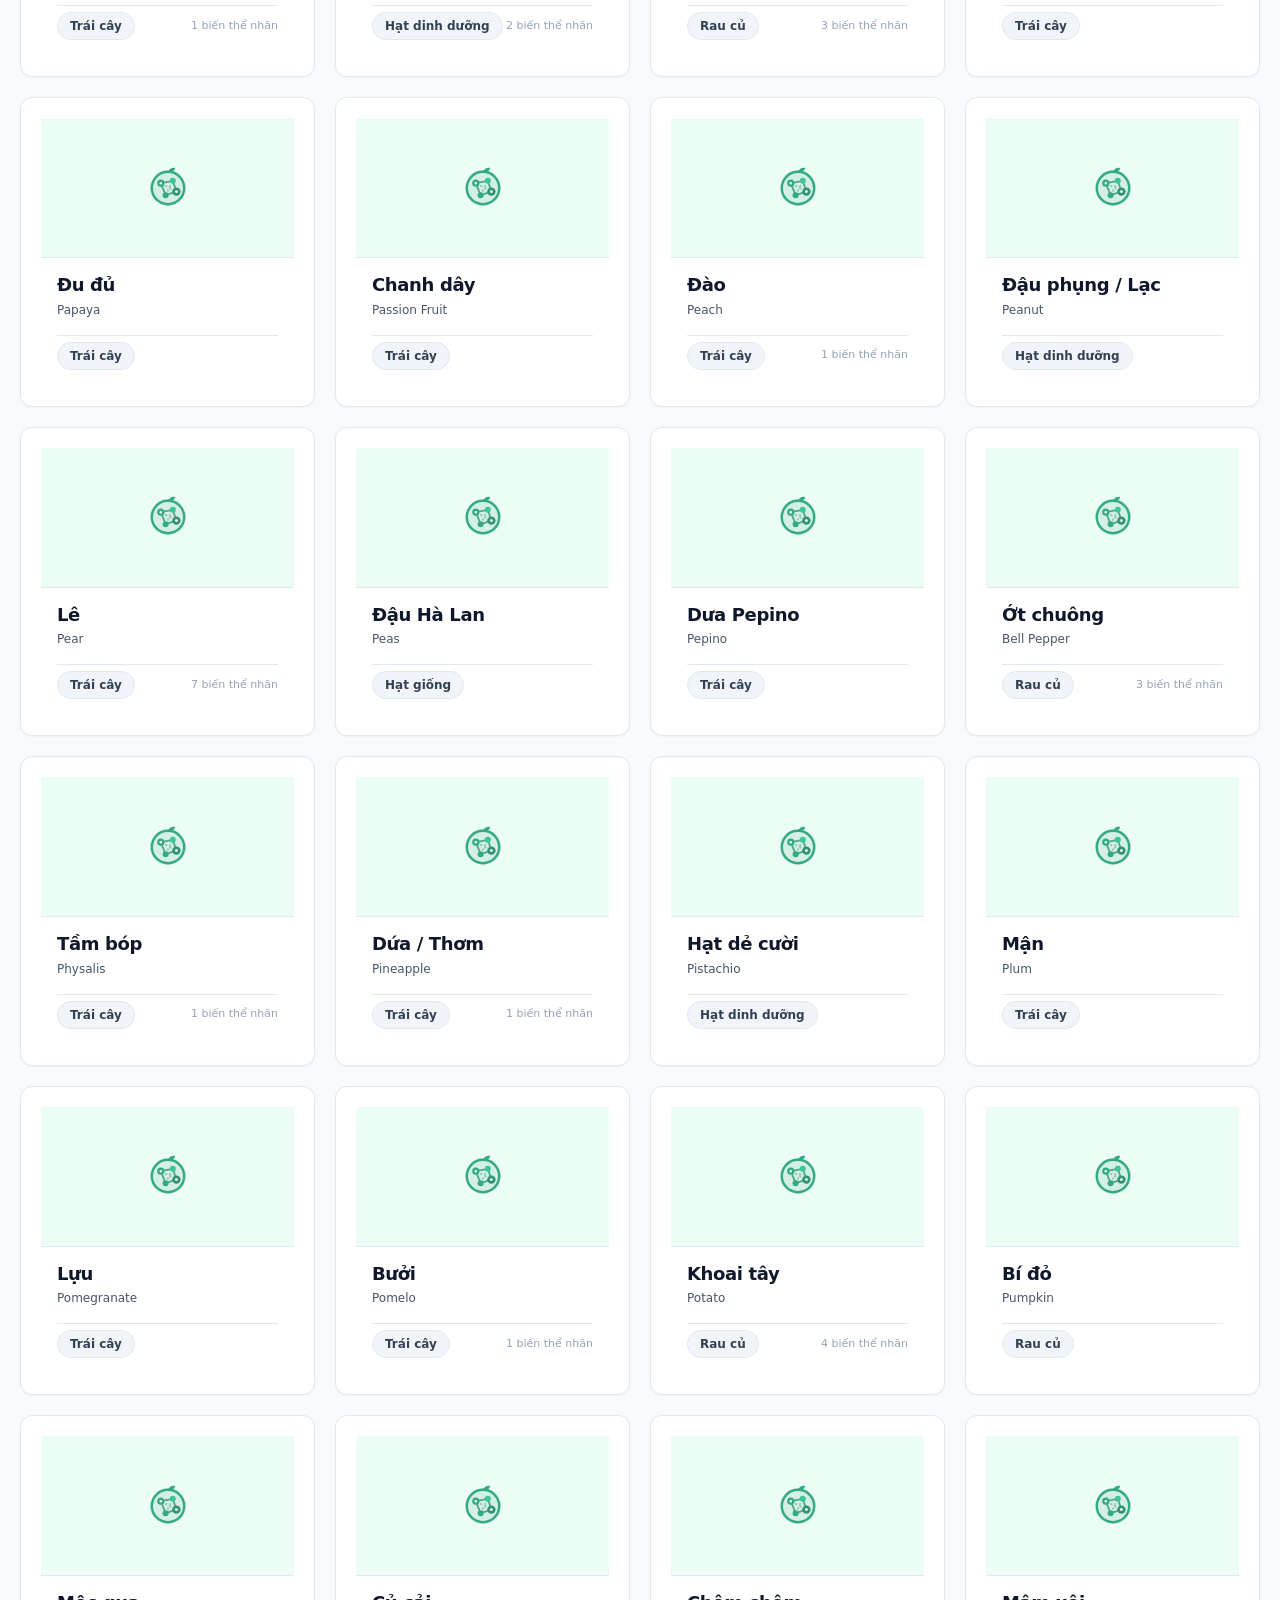
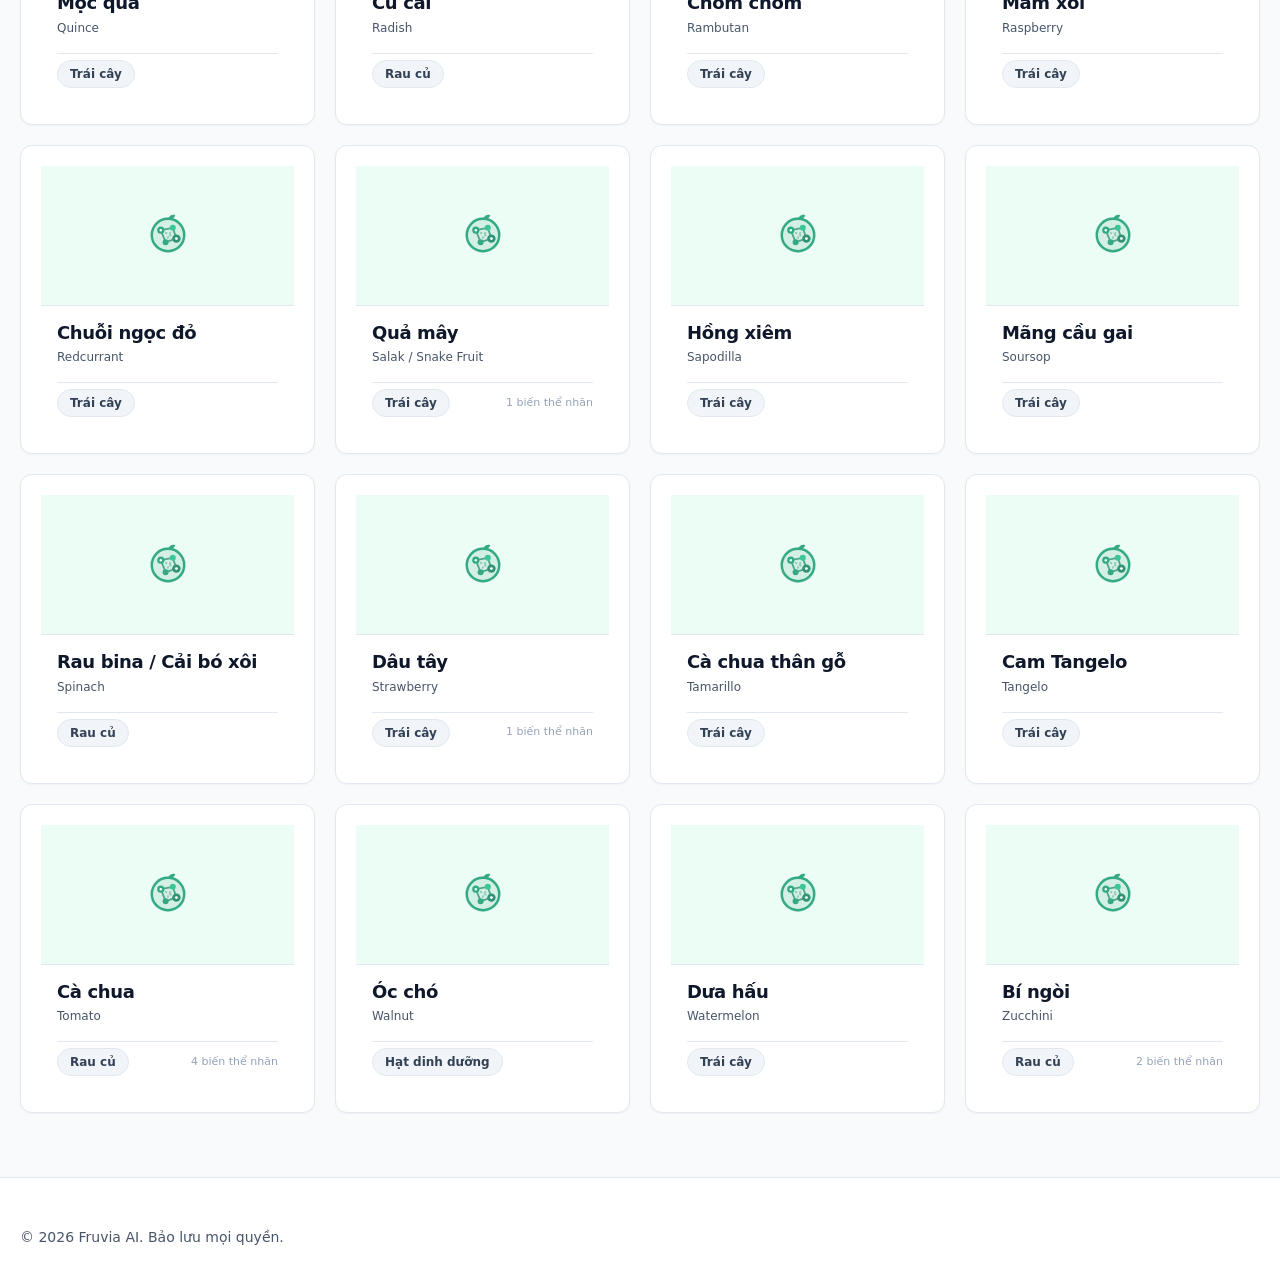
==== commit b4bd01b2: "fix(ui): repair Web V2 responsive navigation, SVG sizing, PWA dev cache and visual regressions - Mov" ====
--- a/frontend/explore.html
+++ b/frontend/explore.html
@@ -72,15 +72,15 @@
   <!-- Mobile Bottom Navigation Bar -->
   <nav class="mobile-bottom-nav" aria-label="Điều hướng di động">
     <a href="/" class="mobile-nav-item">
-      <img src="assets/svg/nav-home.svg" alt="" class="mobile-nav-icon" aria-hidden="true">
+      <img src="assets/svg/nav-home.svg" alt="" class="mobile-nav-icon" width="20" height="20" aria-hidden="true">
       <span>Trang chủ</span>
     </a>
     <a href="/search" class="mobile-nav-item">
-      <img src="assets/svg/nav-search.svg" alt="" class="mobile-nav-icon" aria-hidden="true">
+      <img src="assets/svg/nav-search.svg" alt="" class="mobile-nav-icon" width="20" height="20" aria-hidden="true">
       <span>Tìm kiếm</span>
     </a>
     <a href="/explore" class="mobile-nav-item active" aria-current="page">
-      <img src="assets/svg/nav-explore.svg" alt="" class="mobile-nav-icon" aria-hidden="true">
+      <img src="assets/svg/nav-explore.svg" alt="" class="mobile-nav-icon" width="20" height="20" aria-hidden="true">
       <span>Khám phá</span>
     </a>
   </nav>
--- a/frontend/css/components.css
+++ b/frontend/css/components.css
@@ -263,6 +263,52 @@
   display: inline-block;
   vertical-align: middle;
   fill: currentColor;
+}
+
+/* ---------- Mobile Bottom Navigation Bar ---------- */
+.mobile-bottom-nav {
+  display: none;
+  position: fixed;
+  bottom: 0;
+  left: 0;
+  right: 0;
+  height: 3.75rem;
+  background-color: var(--color-bg-surface);
+  border-top: 1px solid var(--color-border);
+  z-index: 100;
+  padding-bottom: env(safe-area-inset-bottom, 0px);
+  box-shadow: 0 -2px 10px rgba(0, 0, 0, 0.05);
+}
+
+.mobile-nav-item {
+  flex: 1;
+  display: flex;
+  flex-direction: column;
+  align-items: center;
+  justify-content: center;
+  gap: 2px;
+  color: var(--color-text-muted);
+  font-size: var(--font-xs);
+  font-weight: 500;
+  text-decoration: none;
+  padding: 4px 0;
+  min-height: 48px;
+}
+
+.mobile-nav-item:hover,
+.mobile-nav-item.active {
+  color: var(--color-primary-600);
+  font-weight: 600;
+}
+
+.mobile-nav-icon {
+  display: block;
+  width: 20px;
+  height: 20px;
+  min-width: 20px;
+  max-width: 20px;
+  flex: 0 0 20px;
+  stroke: currentColor;
 }
 
 /* ---------- Loading Spinner ---------- */
@@ -286,6 +332,12 @@
   .main-nav {
     display: none;
   }
+  .mobile-bottom-nav {
+    display: flex;
+  }
+  body {
+    padding-bottom: 3.75rem; /* Space for fixed bottom nav */
+  }
   .footer-grid {
     grid-template-columns: 1fr;
     gap: var(--space-2xl);
@@ -293,6 +345,6 @@
   .footer-bottom {
     flex-direction: column;
     gap: var(--space-md);
-    text-anchor: center;
-  }
-}
+    text-align: center;
+  }
+}
--- a/frontend/css/explore.css
+++ b/frontend/css/explore.css
@@ -58,6 +58,105 @@
   gap: var(--space-xl);
 }
 
+/* Species Detail Page */
+.species-detail-main {
+  padding-top: var(--space-4xl);
+  padding-bottom: var(--space-5xl);
+}
+
+.species-detail-container {
+  margin: 0 auto;
+}
+
+.species-detail-content {
+  display: flex;
+  flex-direction: column;
+  gap: var(--space-xl);
+}
+
+.species-detail-header {
+  display: flex;
+  align-items: center;
+  justify-content: space-between;
+  border-bottom: 1px solid var(--color-border);
+  padding-bottom: var(--space-lg);
+  gap: var(--space-md);
+  flex-wrap: wrap;
+}
+
+.species-detail-title {
+  font-size: var(--font-3xl);
+  color: var(--color-text-main);
+}
+
+.species-detail-subtitle {
+  font-size: var(--font-lg);
+  color: var(--color-text-muted);
+}
+
+.species-detail-grid {
+  display: grid;
+  grid-template-columns: 1fr 1fr;
+  gap: var(--space-lg);
+}
+
+.species-info-card {
+  background-color: var(--color-bg-subtle);
+}
+
+.species-info-label {
+  font-size: var(--font-xs);
+  color: var(--color-text-muted);
+  display: block;
+}
+
+.species-info-value {
+  font-size: var(--font-base);
+  color: var(--color-text-main);
+}
+
+.species-aliases-section {
+  display: flex;
+  flex-direction: column;
+  gap: var(--space-sm);
+}
+
+.species-aliases-title {
+  font-size: var(--font-base);
+  color: var(--color-text-main);
+}
+
+.species-aliases-list {
+  display: flex;
+  flex-wrap: wrap;
+  gap: 8px;
+}
+
+.species-detail-actions {
+  margin-top: var(--space-lg);
+  padding-top: var(--space-lg);
+  border-top: 1px solid var(--color-border);
+  display: flex;
+  justify-content: space-between;
+  align-items: center;
+  gap: var(--space-md);
+  flex-wrap: wrap;
+}
+
+@media (max-width: 768px) {
+  .species-detail-grid {
+    grid-template-columns: 1fr;
+  }
+  .species-detail-actions {
+    flex-direction: column;
+    align-items: stretch;
+  }
+  .species-detail-actions .btn {
+    width: 100%;
+    text-align: center;
+  }
+}
+
 .species-card {
   display: flex;
   flex-direction: column;
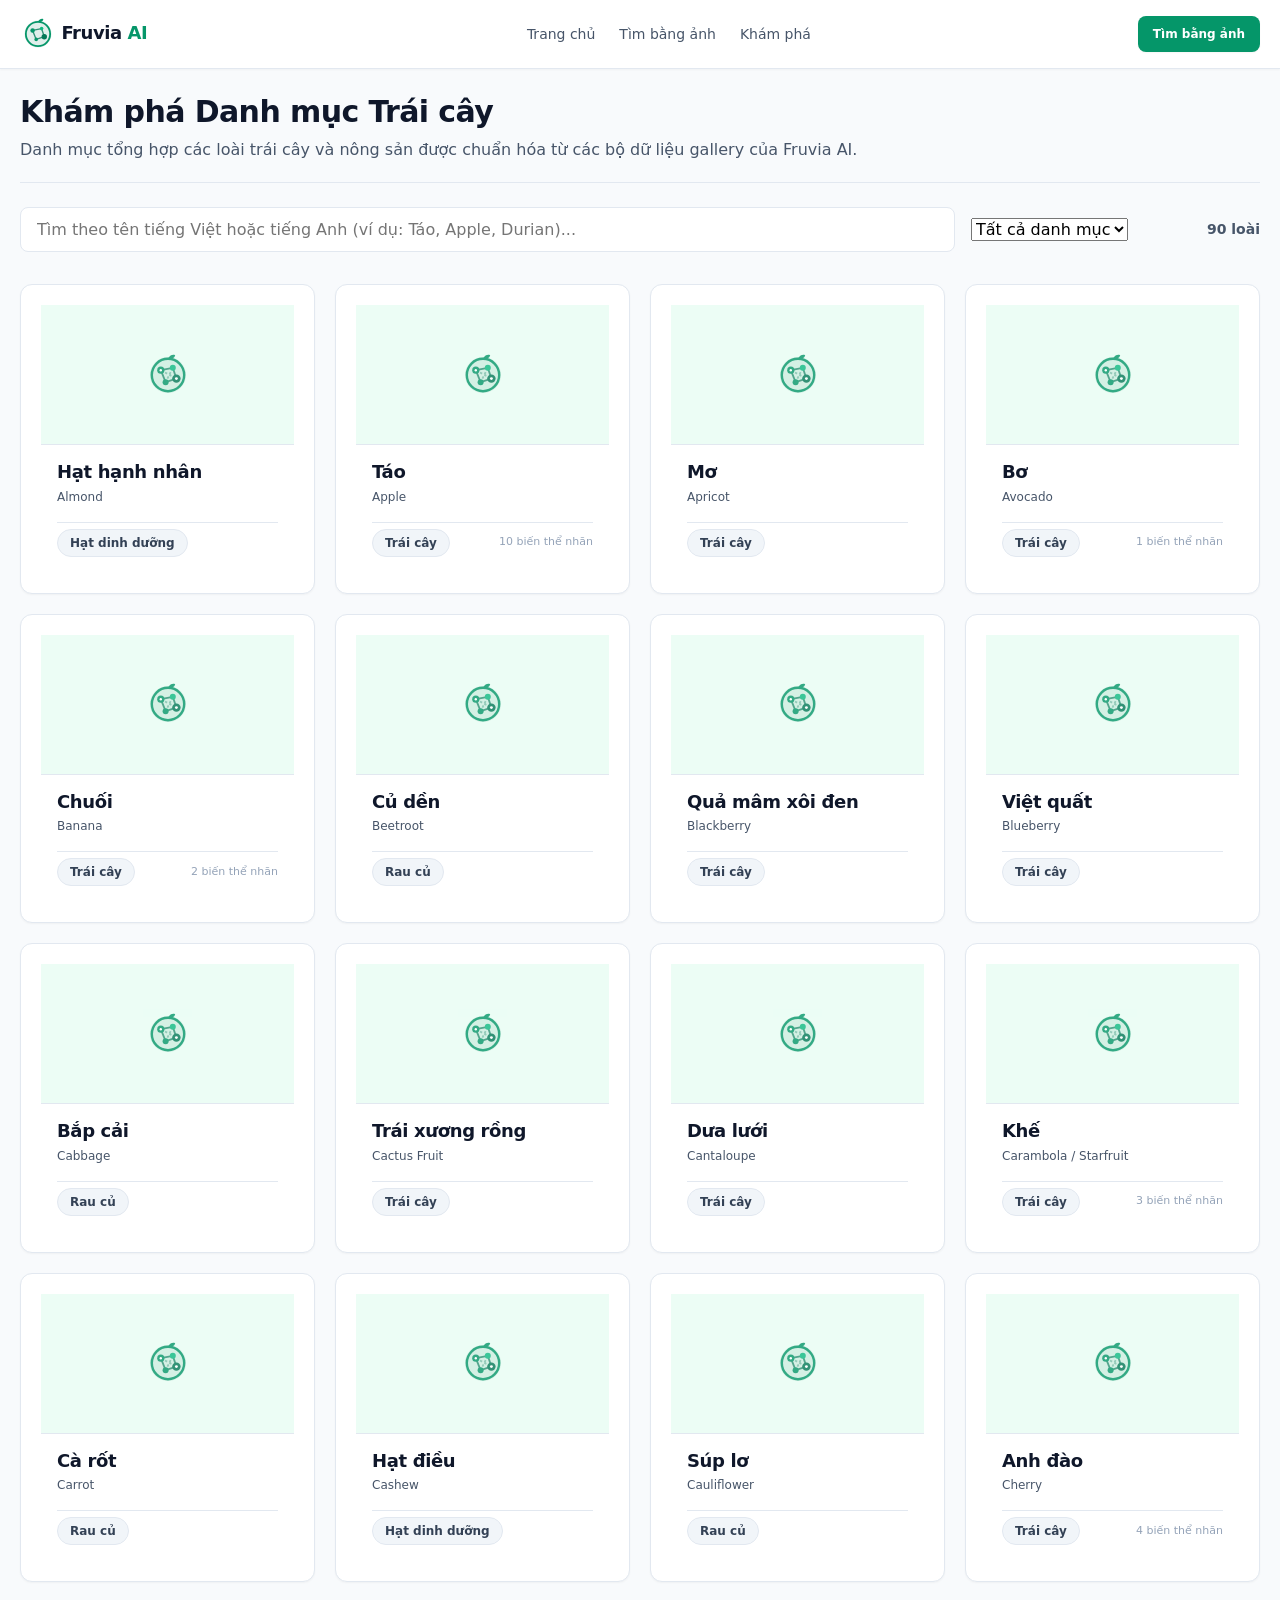
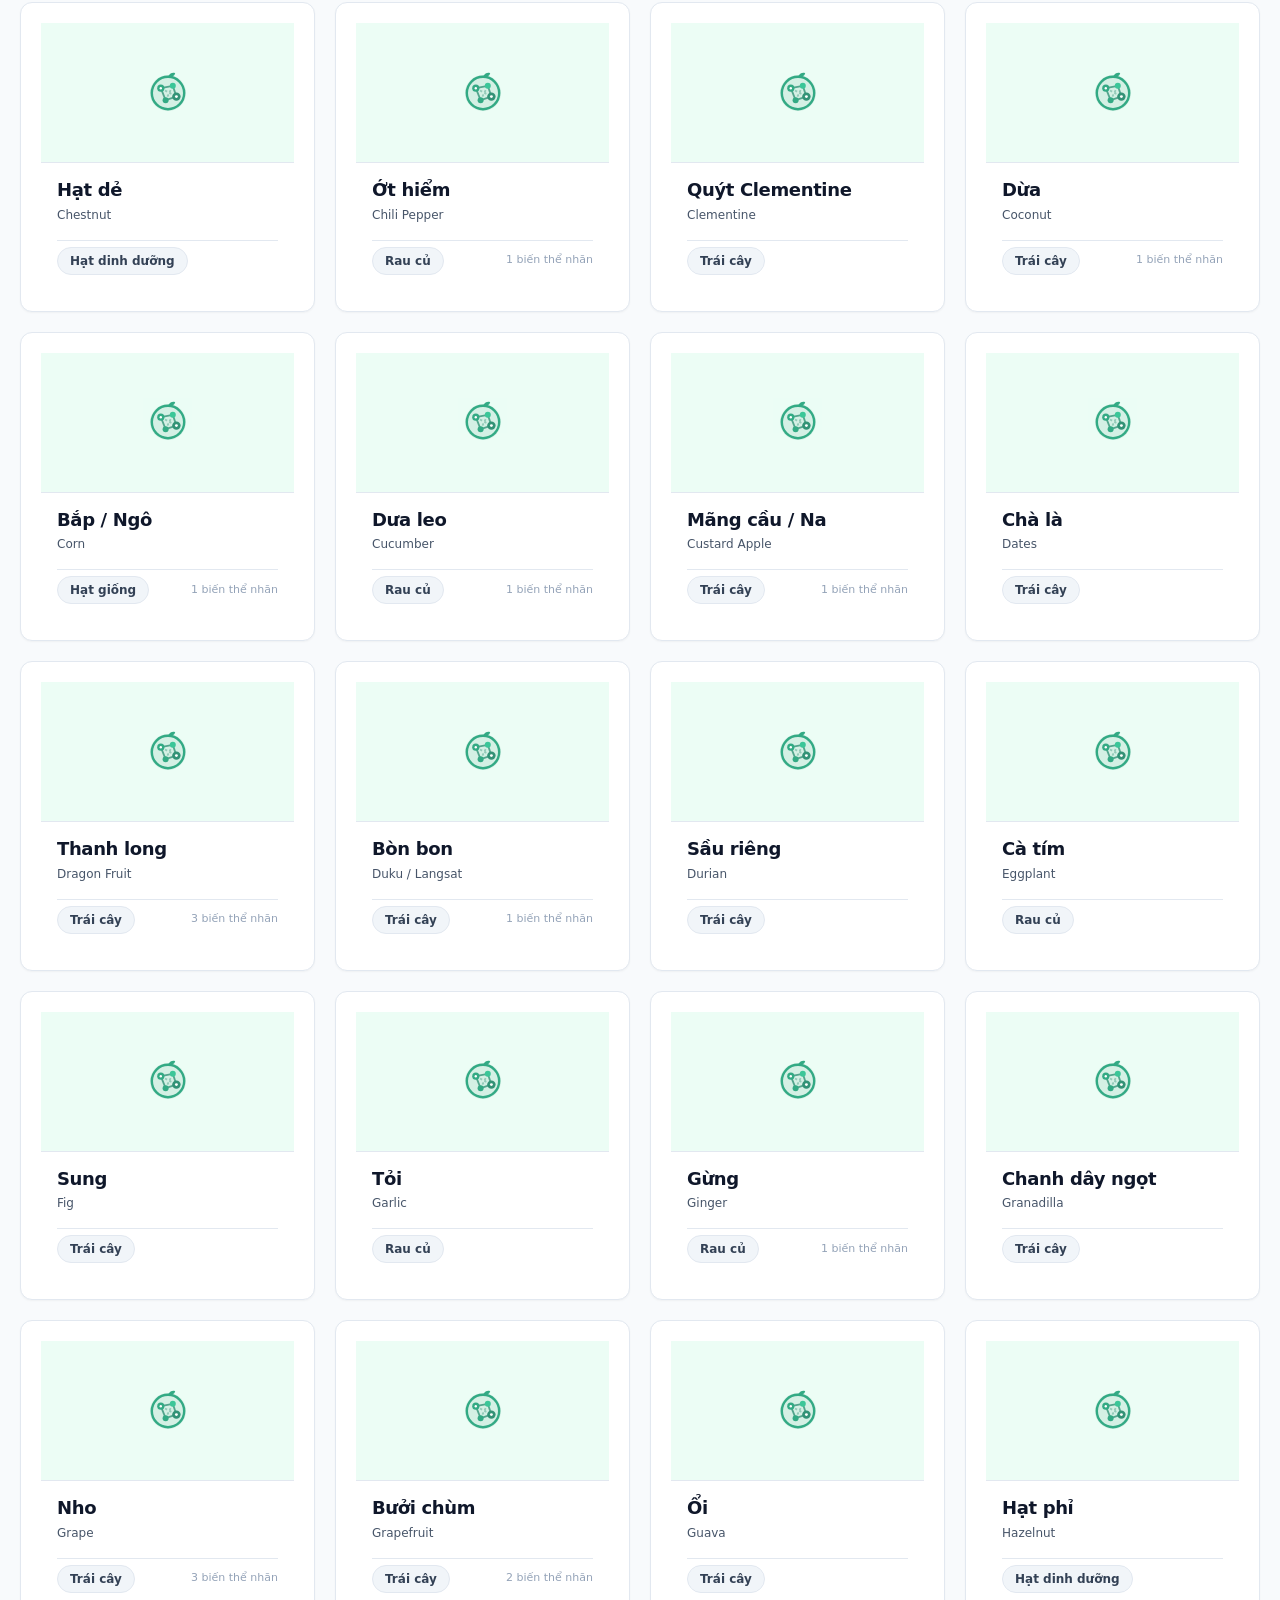
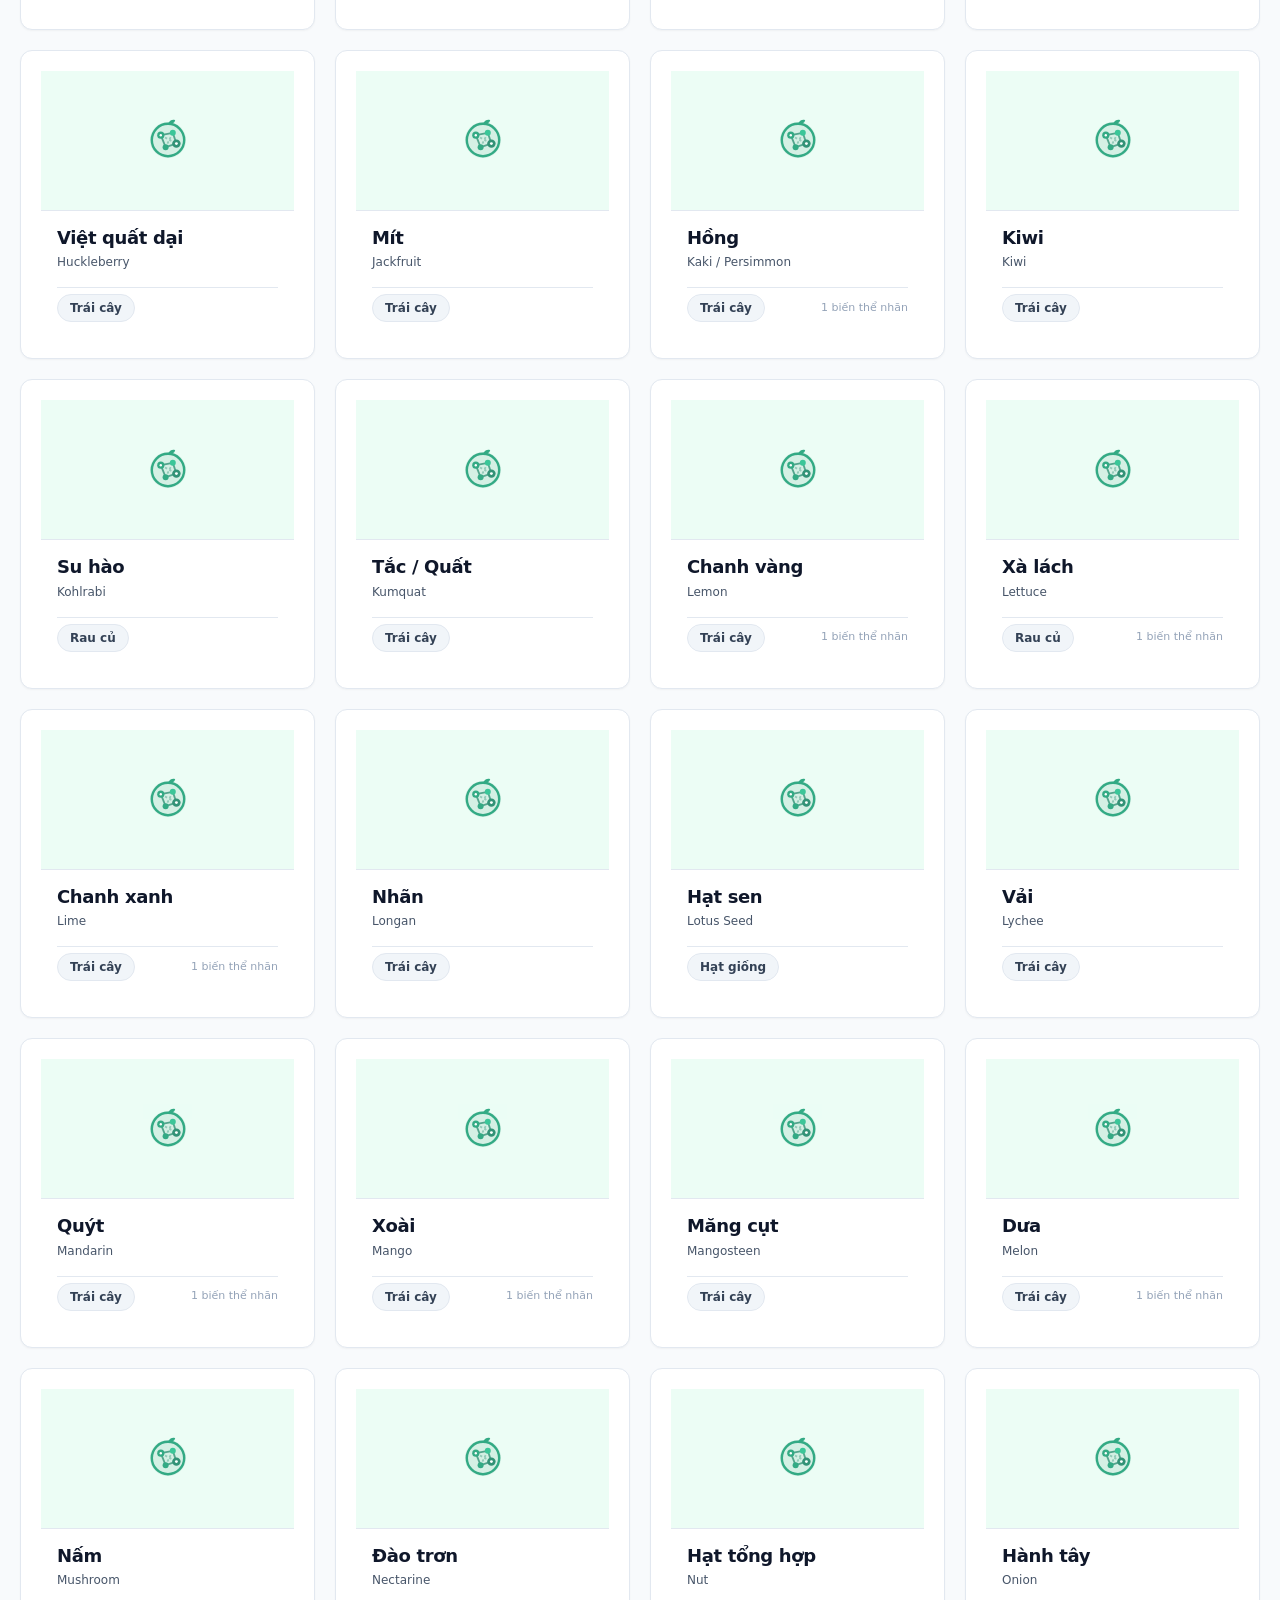
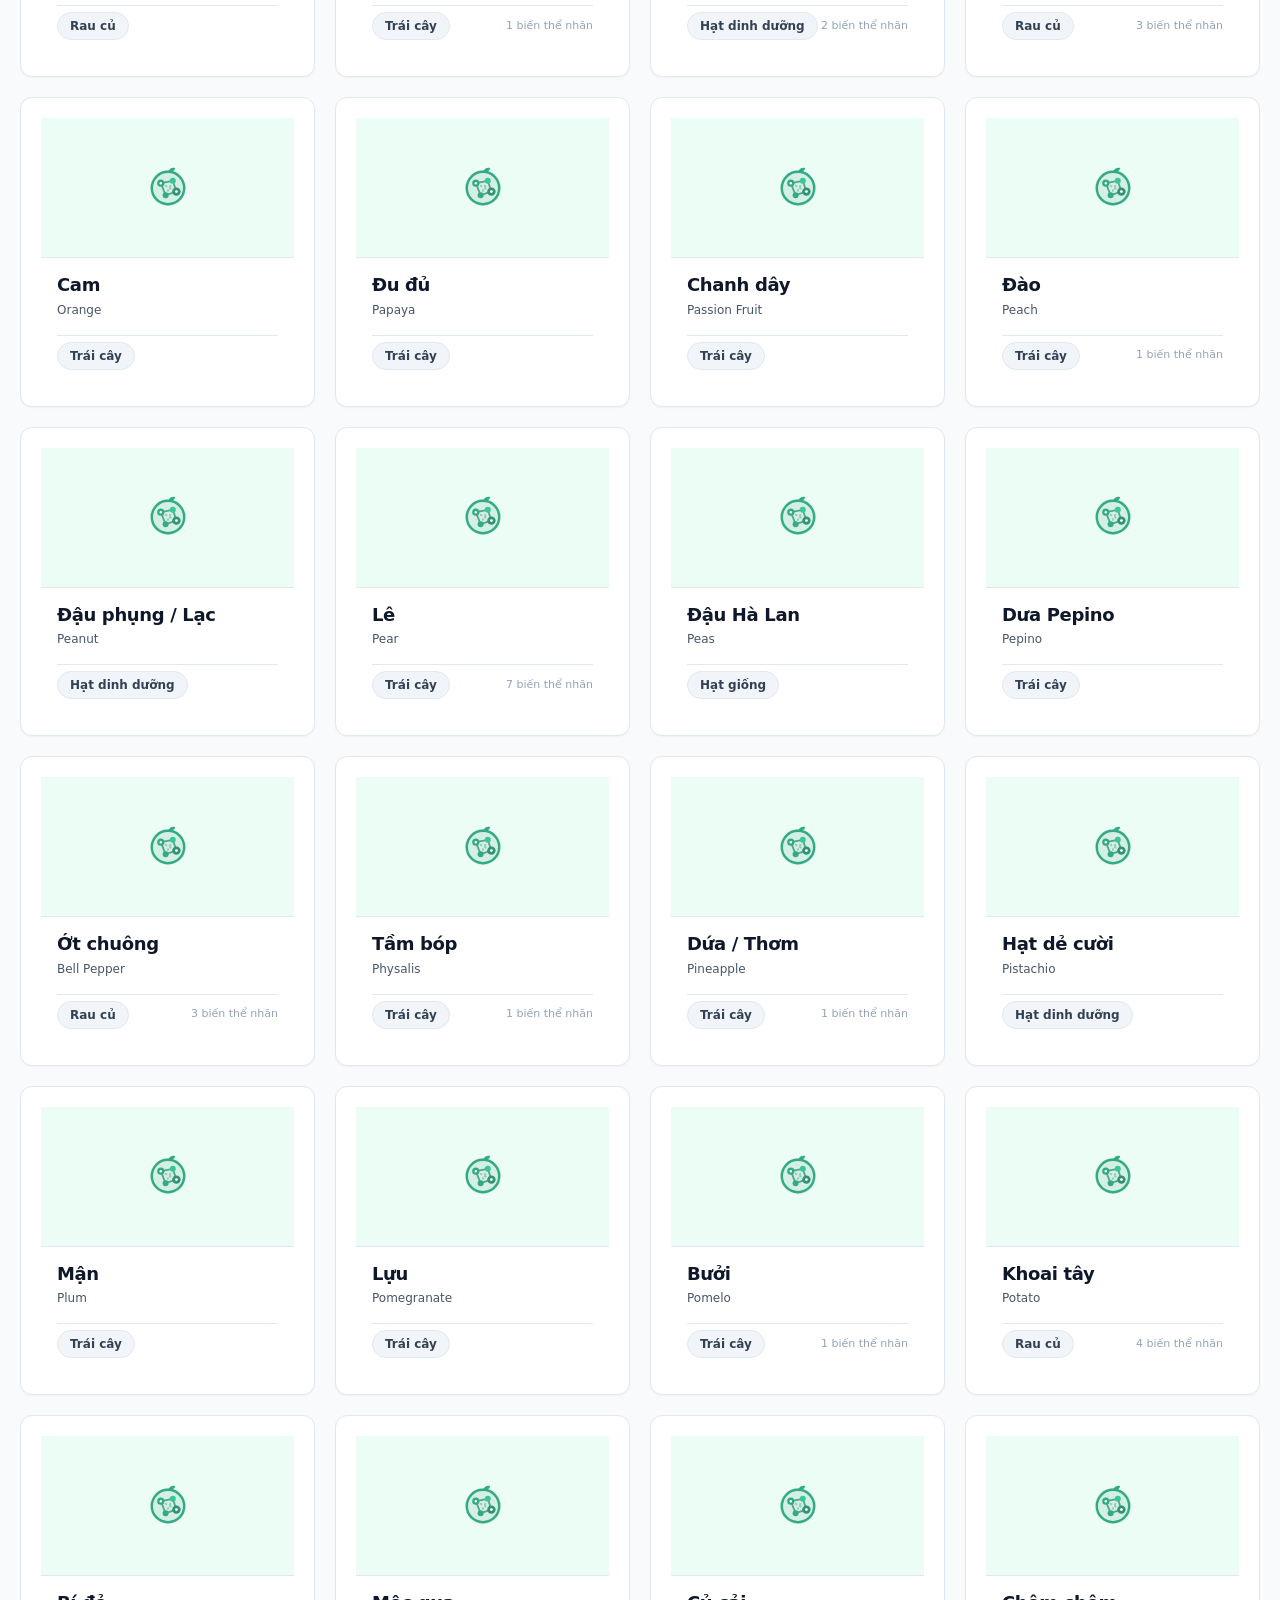
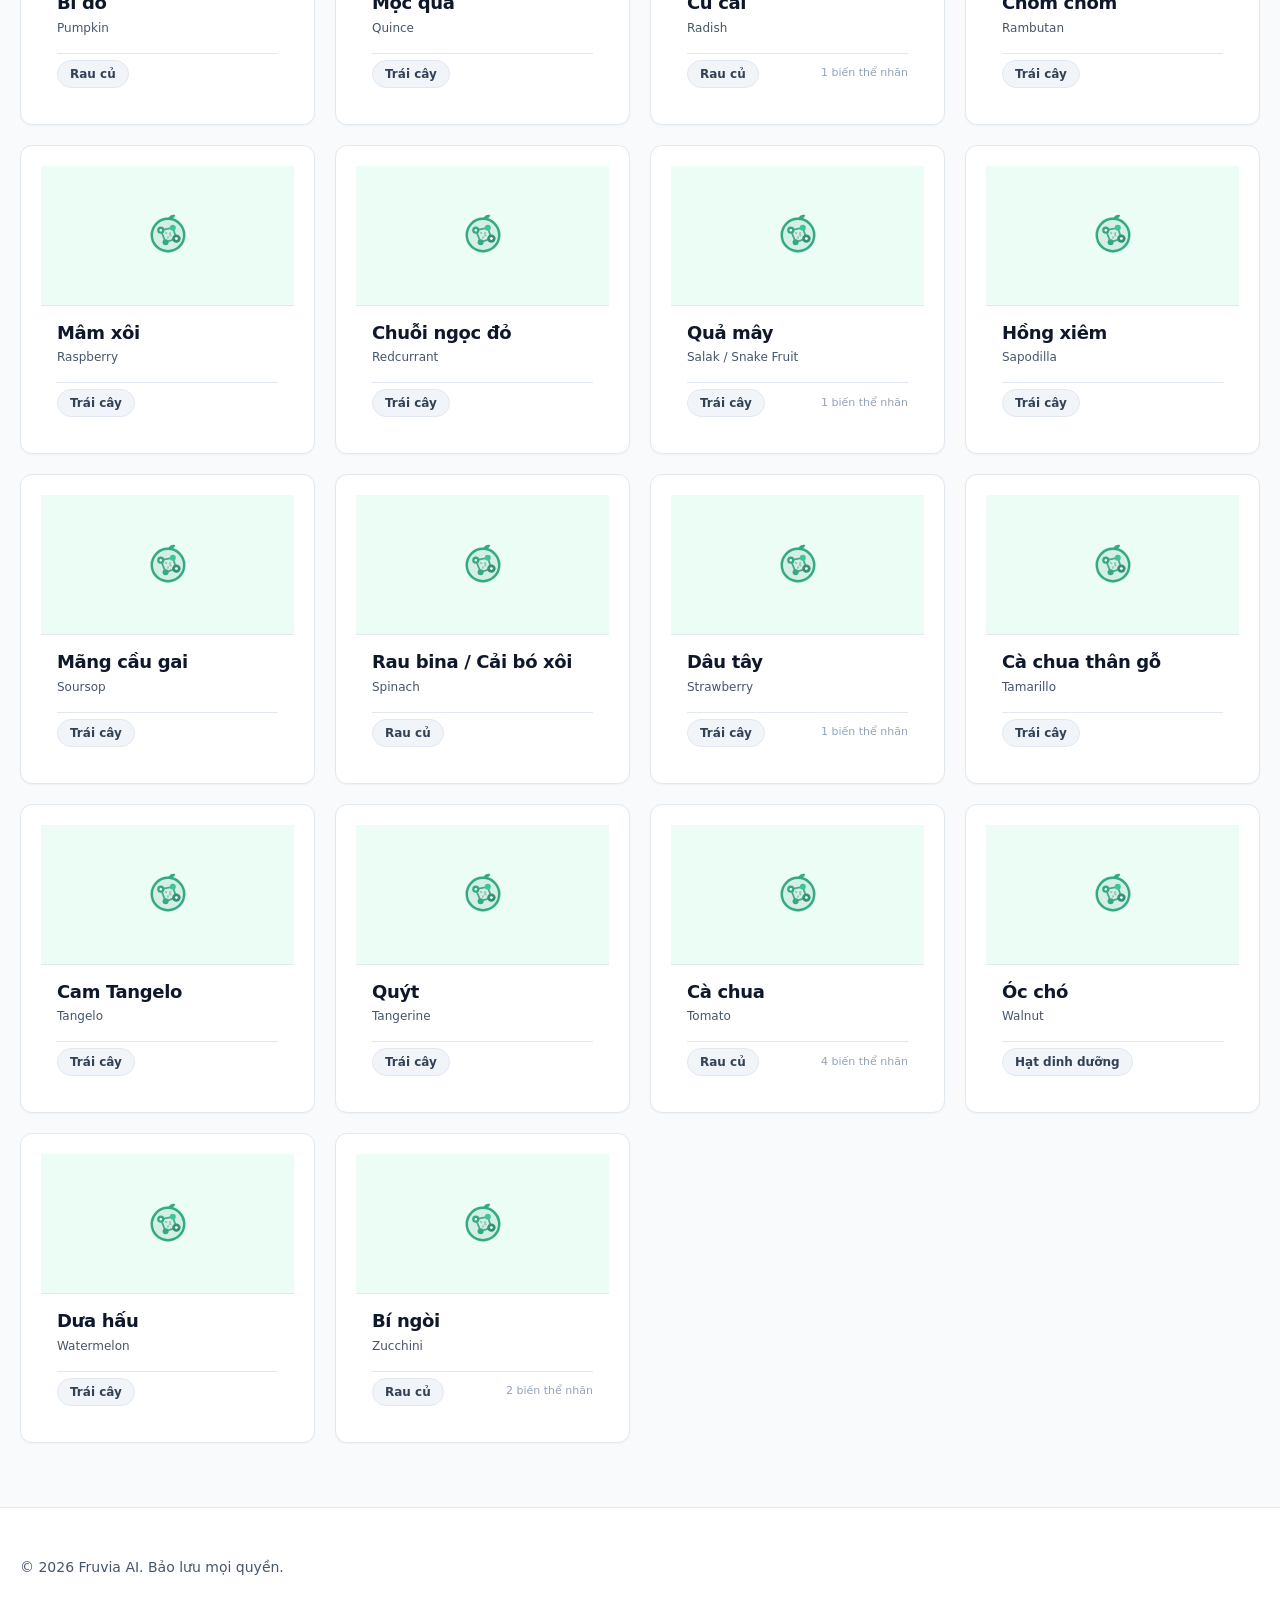
==== commit 6c70621e: "fix(gallery): finalize runtime image config and migration dry-run readiness" ====
--- a/frontend/explore.html
+++ b/frontend/explore.html
@@ -93,6 +93,7 @@
   </footer>
 
   <script src="js/config.js"></script>
+  <script src="js/api.js"></script>
   <script src="js/utils.js"></script>
   <script src="js/explore.js"></script>
   <script src="js/navigation.js"></script>
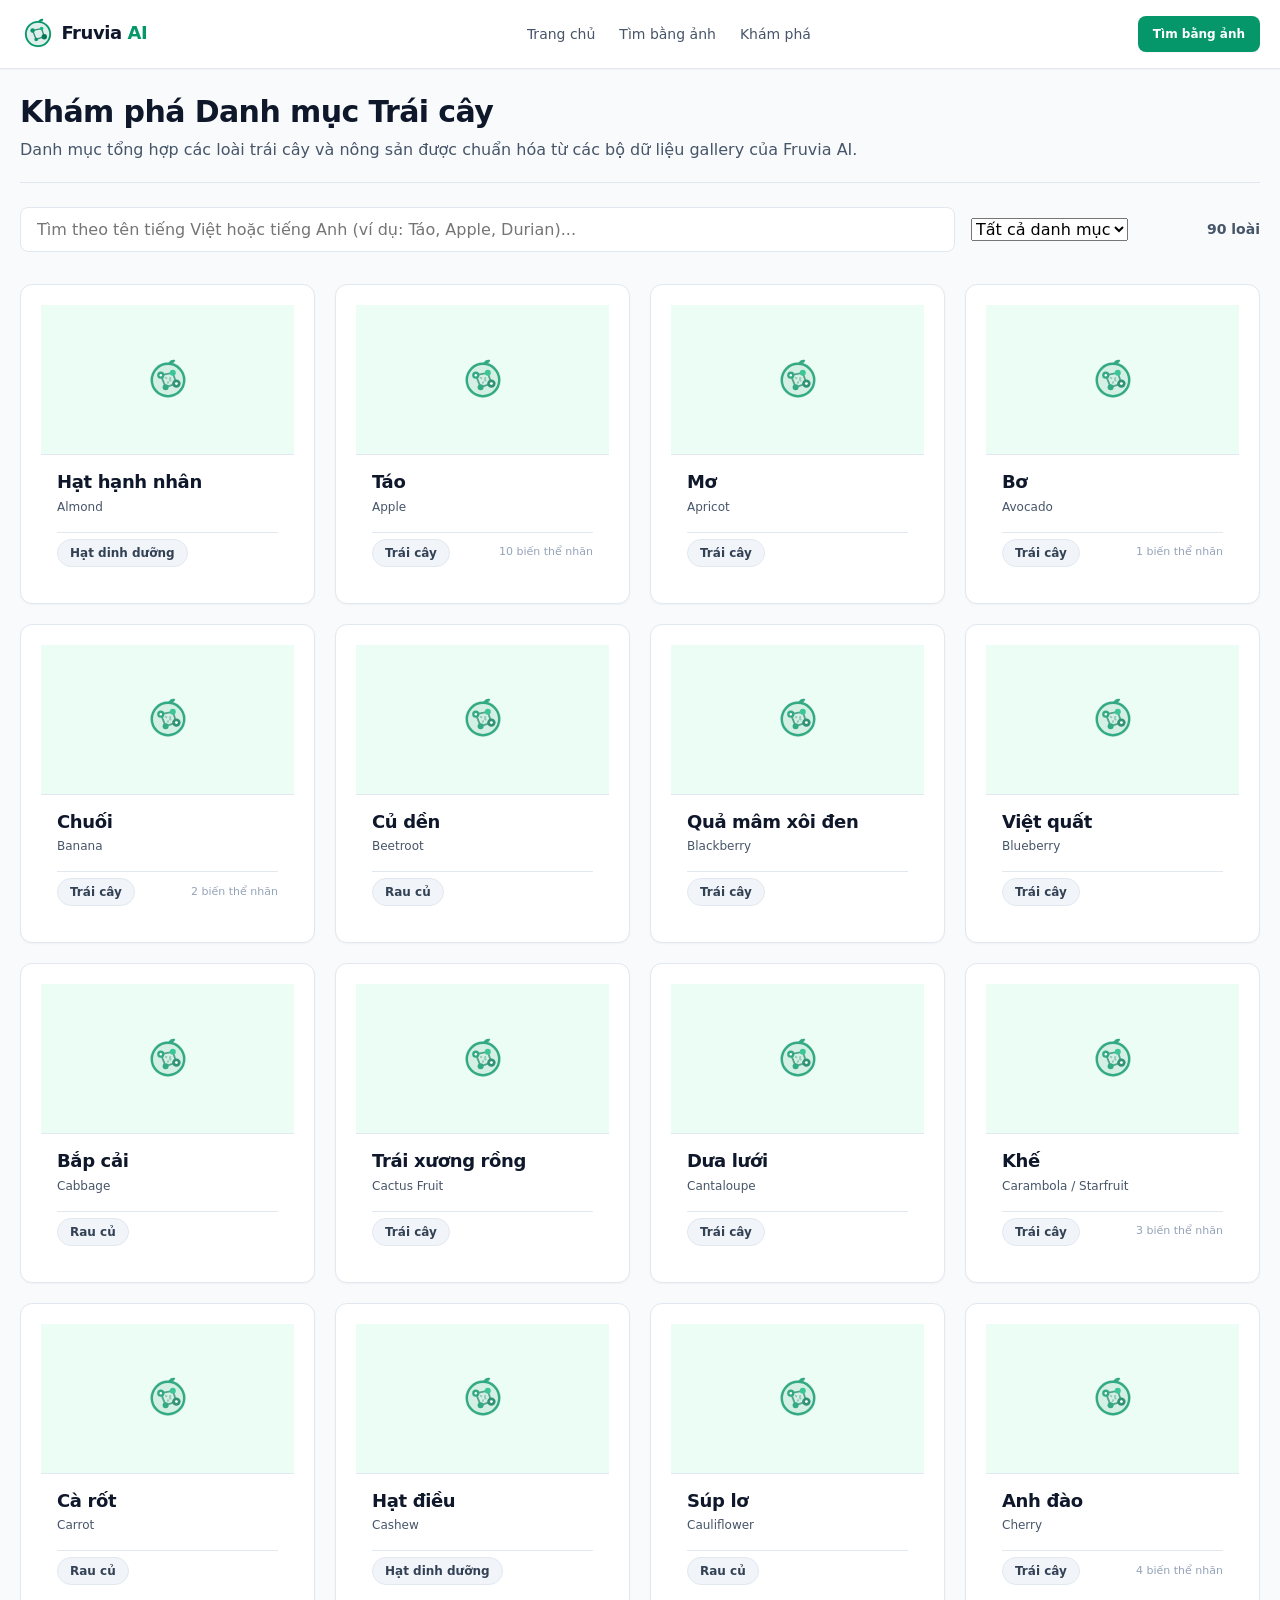
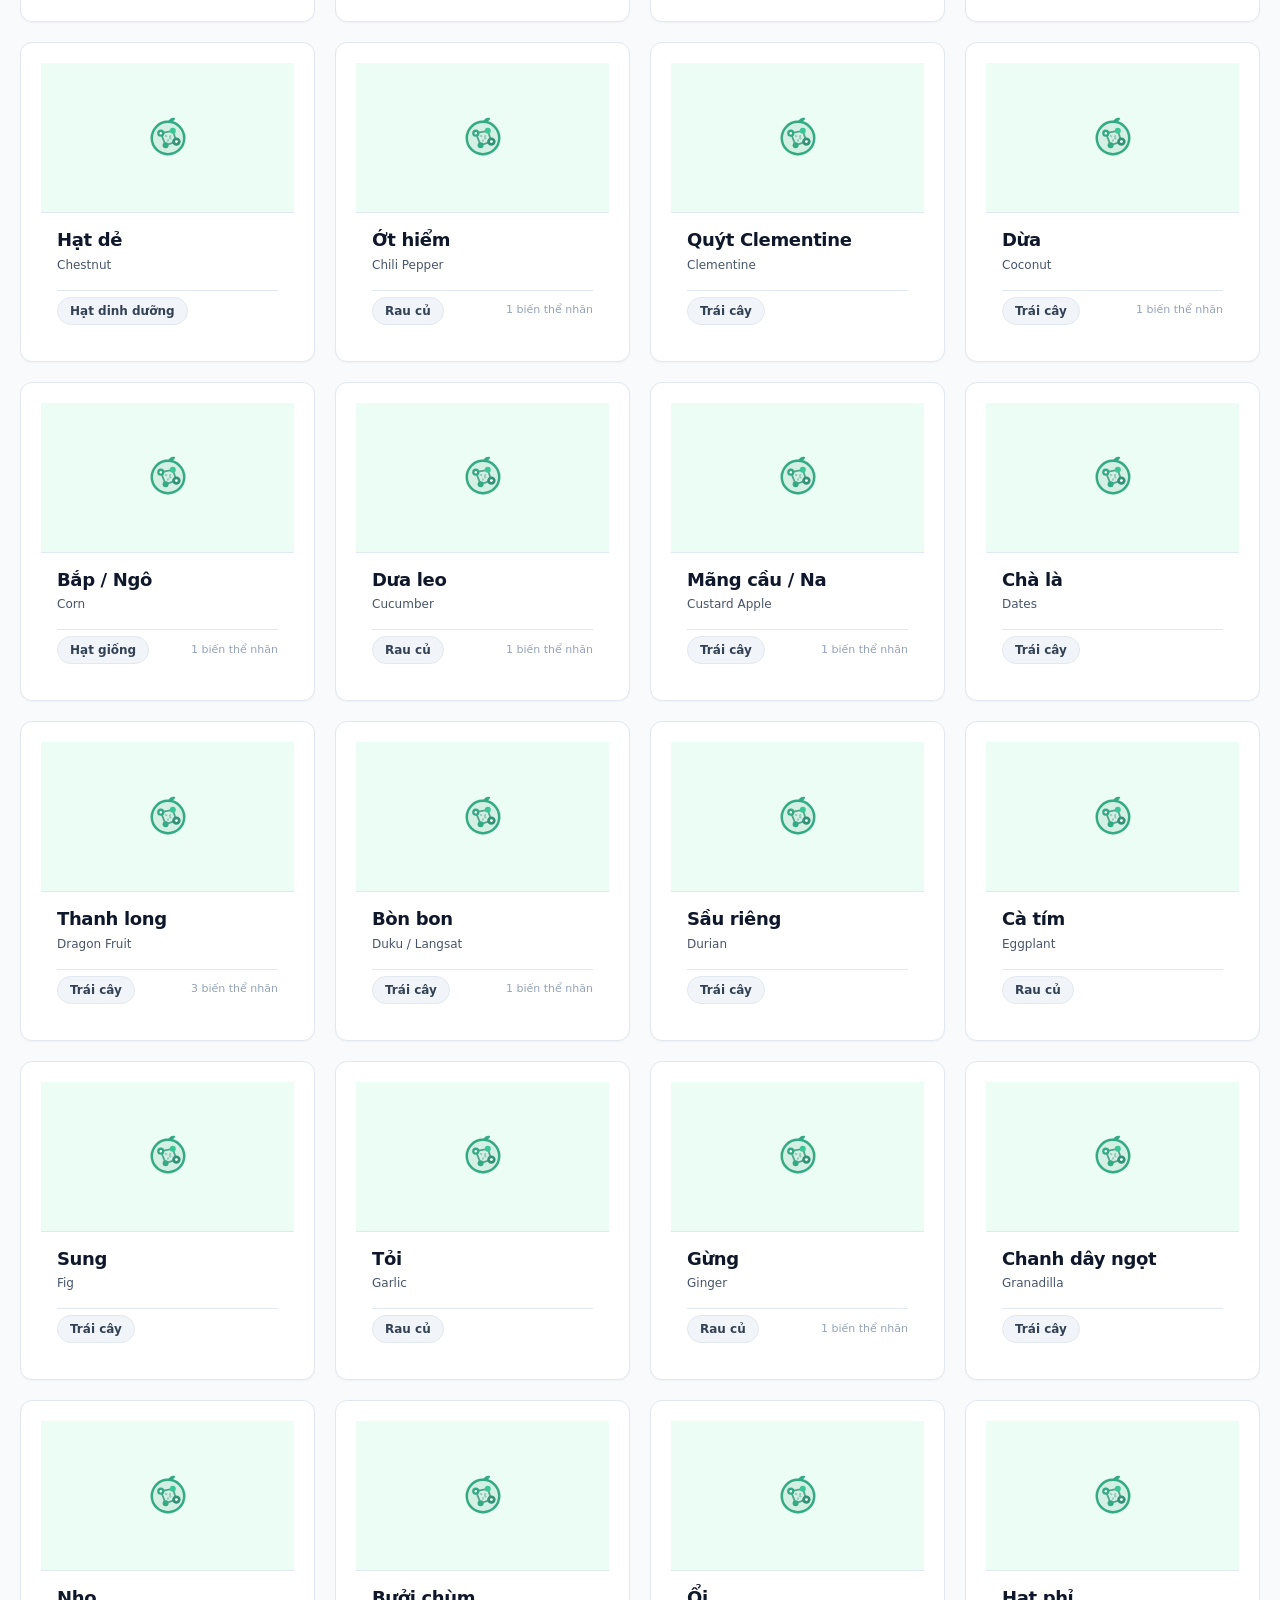
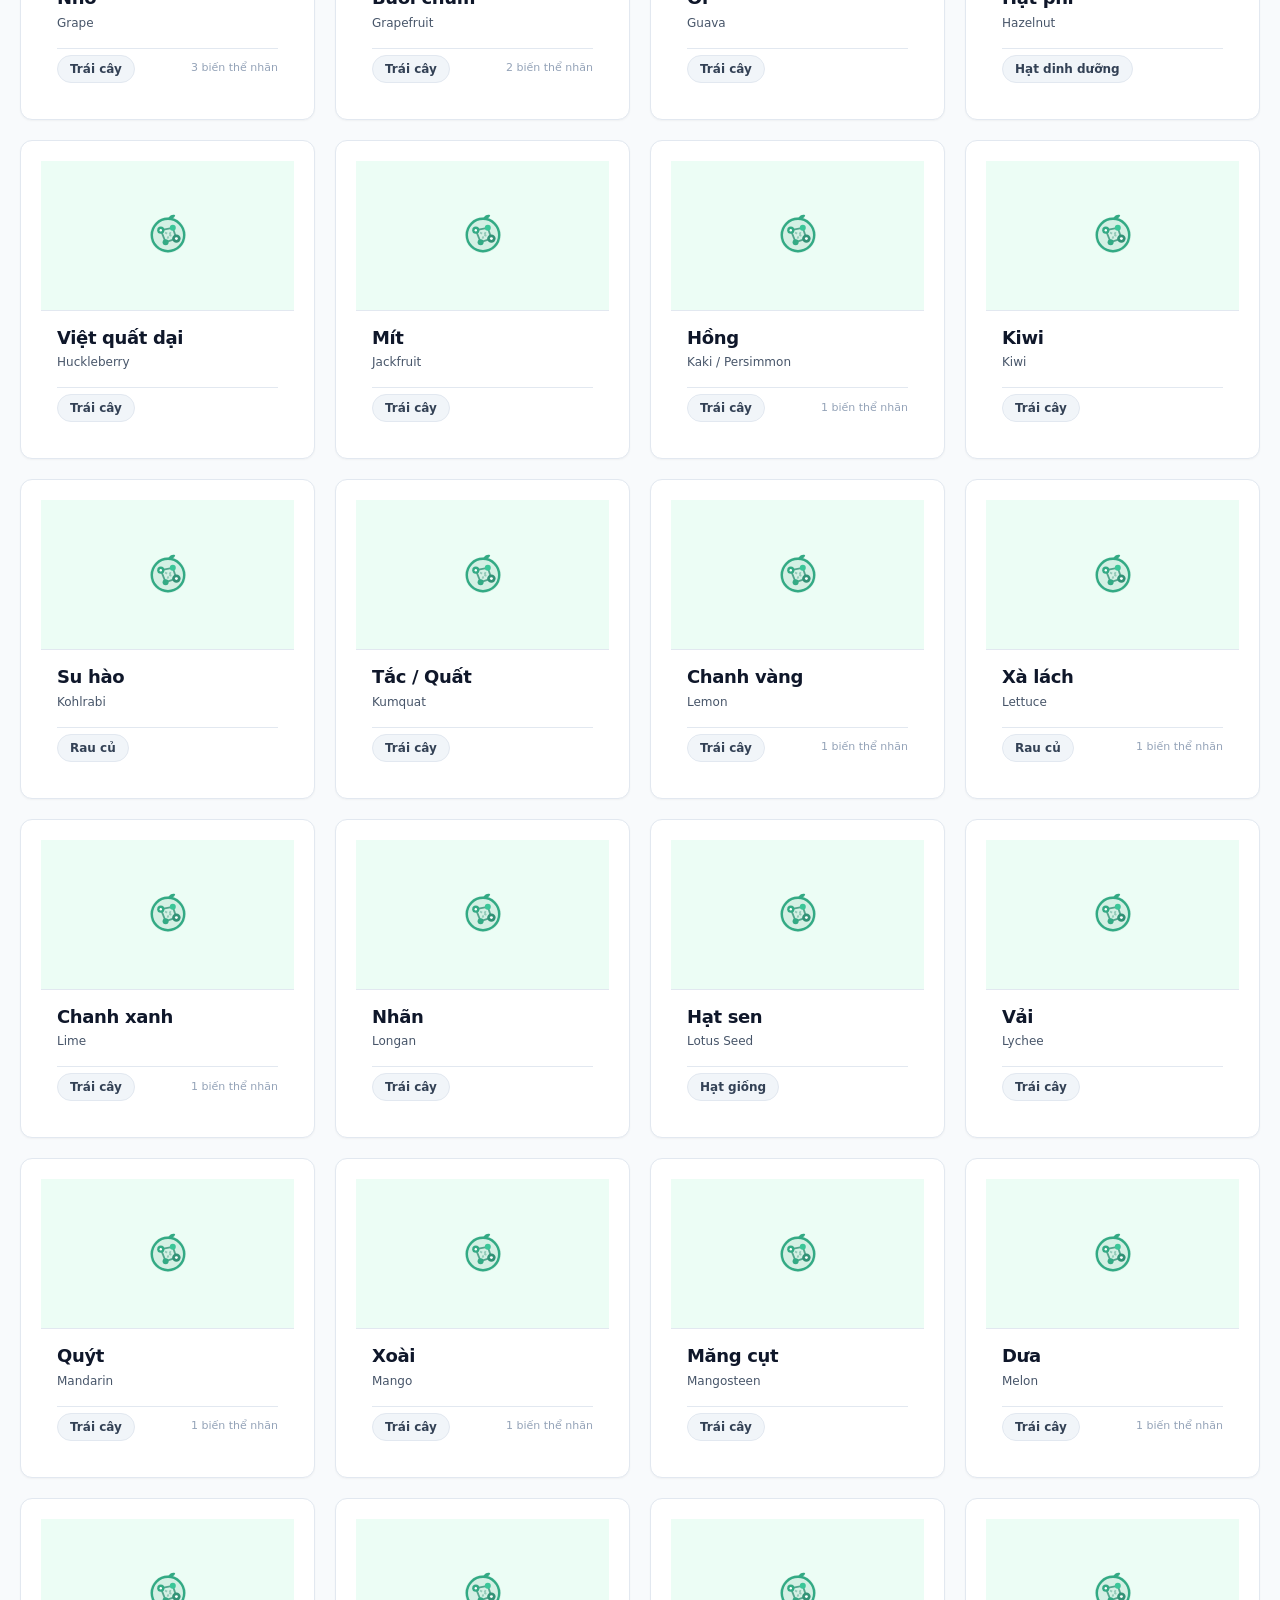
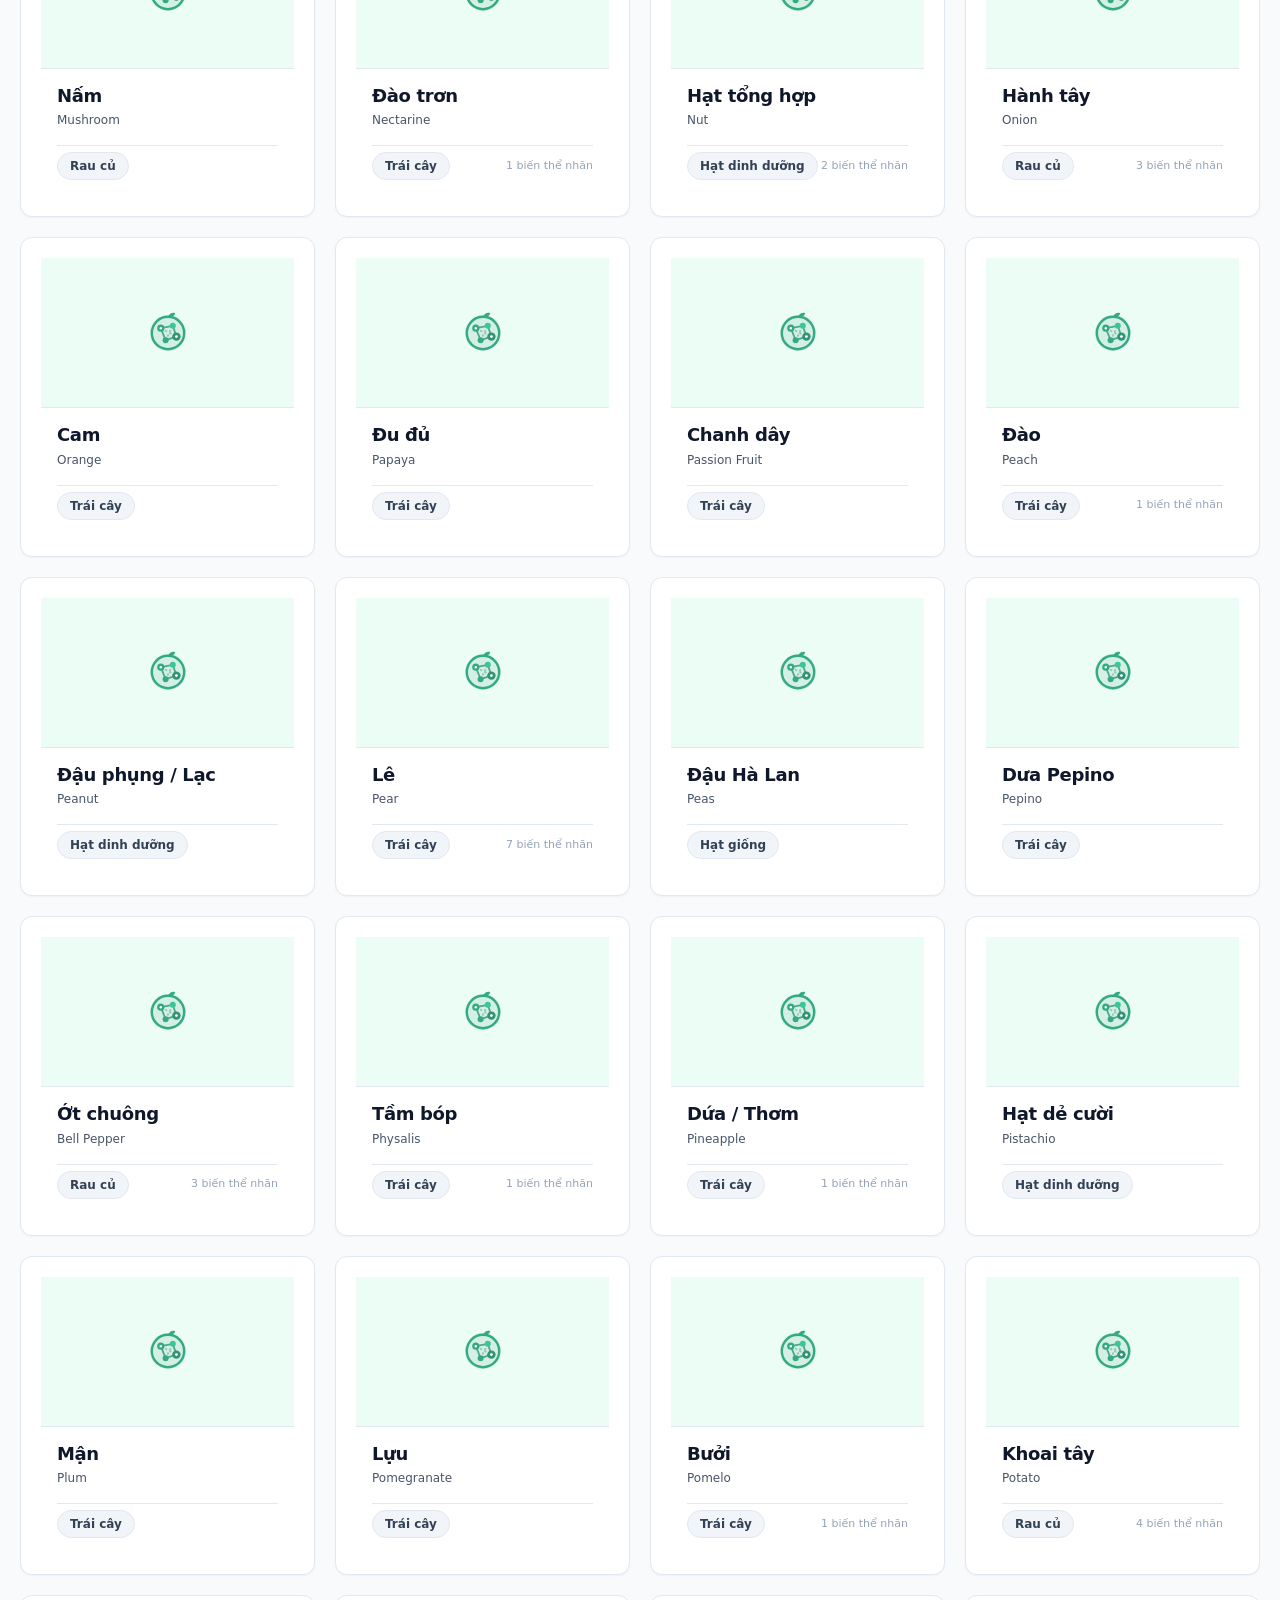
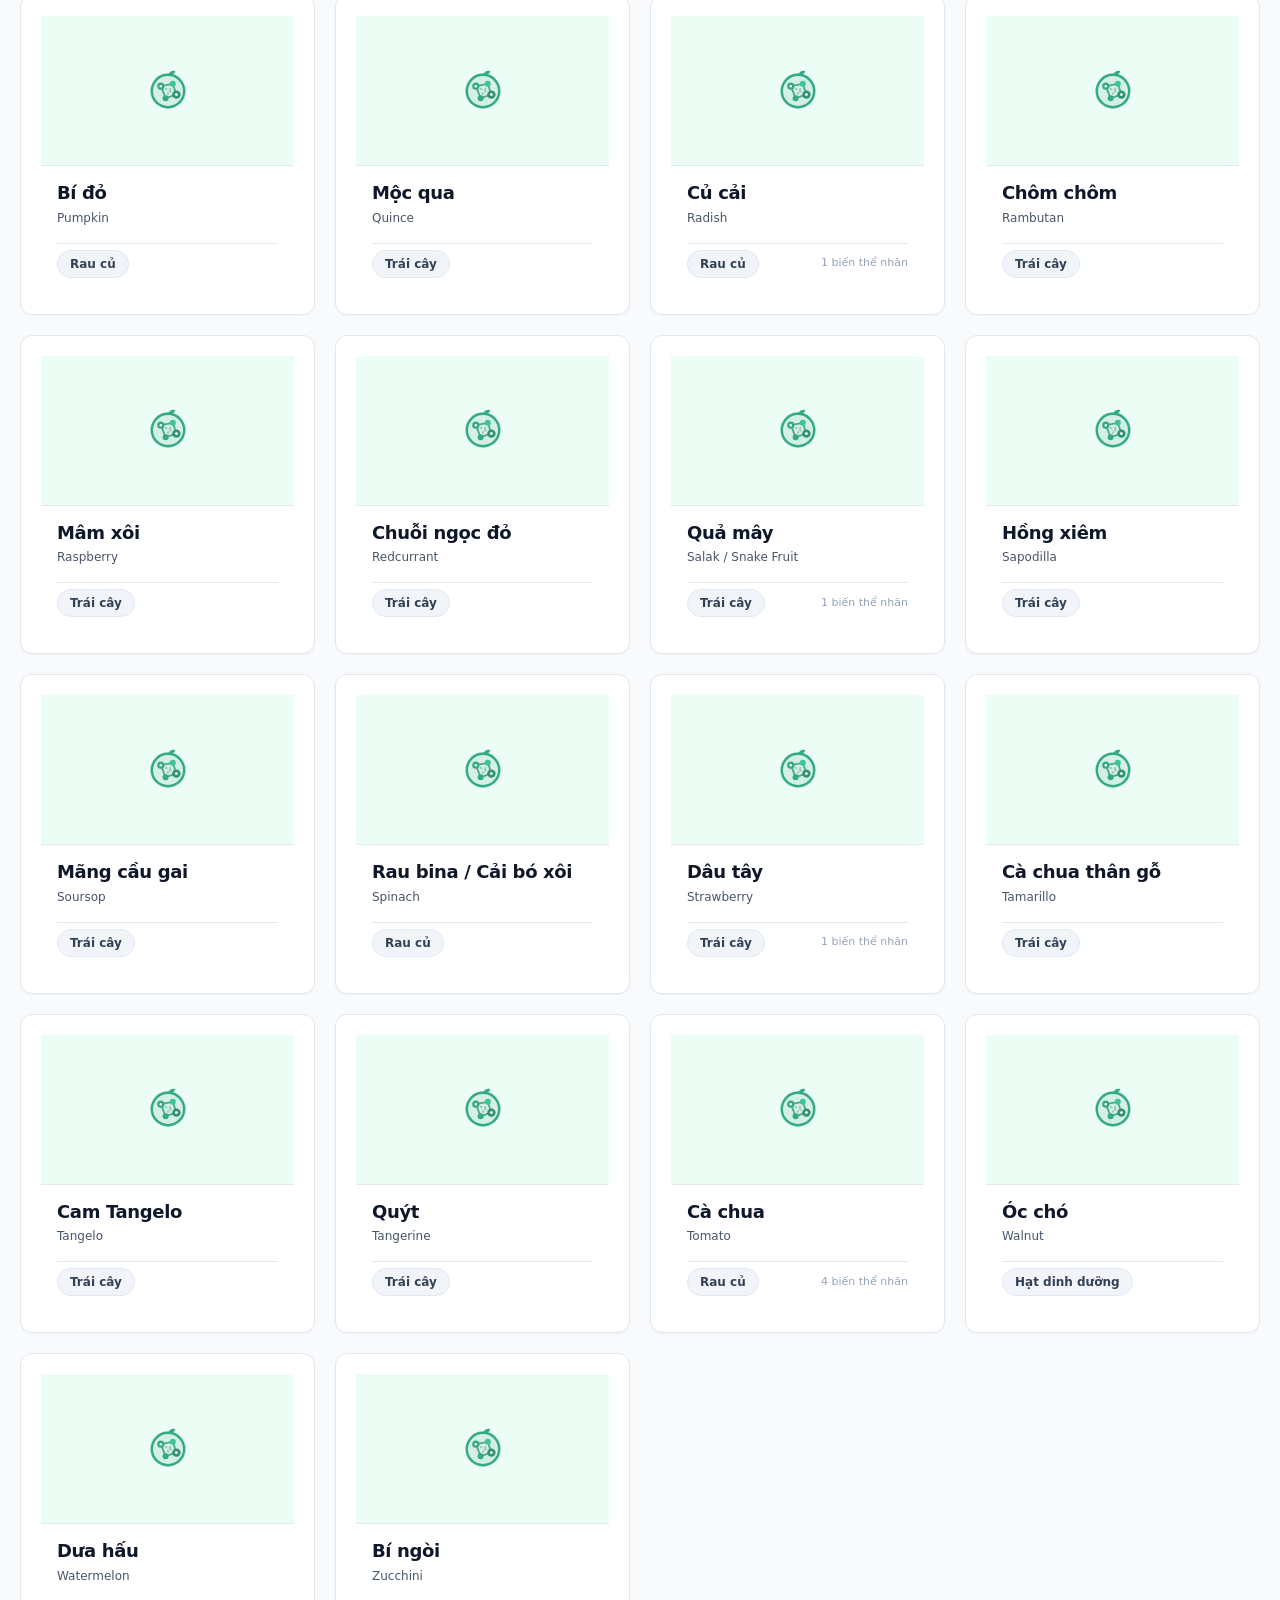
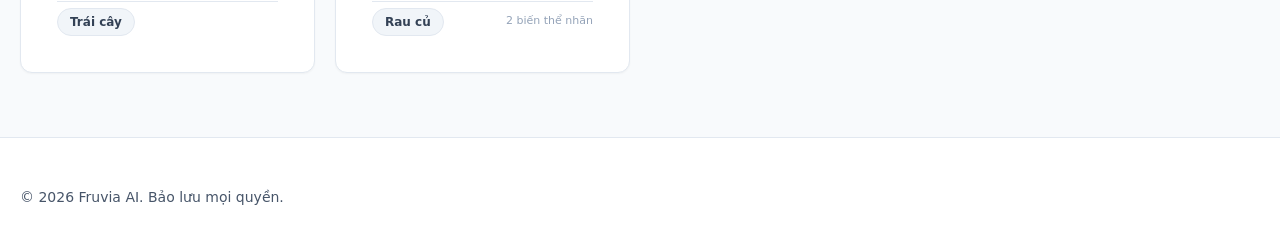
==== commit 1807ffef: "feat(explore): show gallery representative images" ====
--- a/frontend/explore.html
+++ b/frontend/explore.html
@@ -95,6 +95,7 @@
   <script src="js/config.js"></script>
   <script src="js/api.js"></script>
   <script src="js/utils.js"></script>
+  <script src="js/knowledge-utils.js"></script>
   <script src="js/explore.js"></script>
   <script src="js/navigation.js"></script>
   <script src="js/pwa.js"></script>
--- a/frontend/css/explore.css
+++ b/frontend/css/explore.css
@@ -175,12 +175,27 @@
 
 .species-card-media {
   width: 100%;
-  height: 140px;
+  aspect-ratio: 16 / 9;
+  height: 150px;
   background-color: var(--color-primary-50);
   display: flex;
   align-items: center;
   justify-content: center;
   border-bottom: 1px solid var(--color-border);
+  position: relative;
+  overflow: hidden;
+}
+
+.species-card-image {
+  width: 100%;
+  height: 100%;
+  object-fit: cover;
+  display: block;
+  transition: transform var(--transition-normal);
+}
+
+.species-card:hover .species-card-image {
+  transform: scale(1.05);
 }
 
 .species-placeholder-icon {
@@ -222,6 +237,324 @@
   color: var(--color-text-subtle);
 }
 
+/* ============================================================
+   Knowledge Integration UI Styles (V1)
+   ============================================================ */
+
+.knowledge-section {
+  display: flex;
+  flex-direction: column;
+  background-color: var(--color-bg-surface);
+  border: 1px solid var(--color-border);
+  border-radius: var(--radius-lg);
+  padding: var(--space-xl);
+  box-shadow: var(--shadow-sm);
+  transition: border-color var(--transition-normal);
+}
+
+.knowledge-section-header {
+  border-bottom: 1px solid var(--color-border);
+  padding-bottom: var(--space-md);
+  margin-bottom: var(--space-lg);
+}
+
+.knowledge-section-title {
+  font-size: var(--font-xl);
+  color: var(--color-text-main);
+  display: flex;
+  align-items: center;
+  gap: var(--space-sm);
+  font-weight: 700;
+  margin: 0;
+}
+
+.section-icon {
+  font-size: 1.25rem;
+}
+
+.knowledge-section-body {
+  display: flex;
+  flex-direction: column;
+  gap: var(--space-lg);
+}
+
+.knowledge-loading {
+  display: flex;
+  align-items: center;
+  gap: var(--space-md);
+  padding: var(--space-lg);
+  background-color: var(--color-bg-subtle);
+  border-radius: var(--radius-md);
+  color: var(--color-text-muted);
+  font-size: var(--font-sm);
+}
+
+.knowledge-empty {
+  padding: var(--space-lg);
+  background-color: var(--color-bg-subtle);
+  border-radius: var(--radius-md);
+  color: var(--color-text-muted);
+  font-size: var(--font-sm);
+  text-align: center;
+}
+
+.knowledge-alert {
+  display: flex;
+  align-items: flex-start;
+  gap: var(--space-md);
+  padding: var(--space-lg);
+  border-radius: var(--radius-md);
+  font-size: var(--font-sm);
+  line-height: 1.5;
+}
+
+.knowledge-alert p {
+  margin-top: 4px;
+  margin-bottom: 0;
+}
+
+.knowledge-alert-info {
+  background-color: #f0fdf4;
+  border: 1px solid #bbf7d0;
+  color: #166534;
+}
+
+.knowledge-alert-warning {
+  background-color: #fffbeb;
+  border: 1px solid #fef3c7;
+  color: #92400e;
+}
+
+.alert-icon {
+  font-size: 1.25rem;
+  line-height: 1;
+}
+
+/* Knowledge Document Cards (Overview) */
+.knowledge-doc-card {
+  background-color: var(--color-bg-subtle);
+  border: 1px solid var(--color-border);
+  border-radius: var(--radius-md);
+  padding: var(--space-lg);
+  display: flex;
+  flex-direction: column;
+  gap: var(--space-sm);
+}
+
+.knowledge-doc-title {
+  font-size: var(--font-base);
+  font-weight: 700;
+  color: var(--color-text-main);
+  margin: 0;
+}
+
+.knowledge-doc-text {
+  font-size: var(--font-sm);
+  color: var(--color-text-main);
+  line-height: 1.6;
+  white-space: pre-line;
+}
+
+.knowledge-doc-footer {
+  display: flex;
+  align-items: center;
+  justify-content: space-between;
+  gap: var(--space-sm);
+  flex-wrap: wrap;
+  padding-top: var(--space-sm);
+  border-top: 1px dashed var(--color-border);
+  font-size: var(--font-xs);
+}
+
+.knowledge-source-badge {
+  font-weight: 600;
+  color: var(--color-text-muted);
+}
+
+.knowledge-source-link {
+  color: var(--color-primary-600);
+  font-weight: 600;
+  text-decoration: none;
+  transition: color var(--transition-fast);
+}
+
+.knowledge-source-link:hover {
+  color: var(--color-primary-700);
+  text-decoration: underline;
+}
+
+/* Scientific Taxonomy Card */
+.taxonomy-display-card {
+  background-color: var(--color-bg-subtle);
+  border: 1px solid var(--color-border);
+  border-radius: var(--radius-md);
+  padding: var(--space-lg);
+}
+
+.scientific-name-block {
+  margin-bottom: var(--space-lg);
+  padding-bottom: var(--space-md);
+  border-bottom: 1px solid var(--color-border);
+}
+
+.scientific-label {
+  font-size: var(--font-xs);
+  color: var(--color-text-muted);
+  text-transform: uppercase;
+  letter-spacing: 0.05em;
+  font-weight: 600;
+  display: block;
+}
+
+.scientific-name-val {
+  font-size: var(--font-2xl);
+  font-family: Georgia, serif;
+  color: var(--color-primary-800);
+  margin-top: 4px;
+}
+
+.taxonomy-grid {
+  display: grid;
+  grid-template-columns: repeat(auto-fill, minmax(200px, 1fr));
+  gap: var(--space-md);
+}
+
+.taxonomy-grid-item {
+  background-color: var(--color-bg-surface);
+  border: 1px solid var(--color-border);
+  border-radius: var(--radius-sm);
+  padding: var(--space-sm) var(--space-md);
+  display: flex;
+  flex-direction: column;
+  gap: 2px;
+}
+
+.taxonomy-key {
+  font-size: 11px;
+  color: var(--color-text-muted);
+  font-weight: 500;
+}
+
+.taxonomy-val {
+  font-size: var(--font-sm);
+  font-weight: 600;
+  color: var(--color-text-main);
+}
+
+/* Nutrition Cards & Nutrient Grid */
+.nutrition-record-card {
+  background-color: var(--color-bg-subtle);
+  border: 1px solid var(--color-border);
+  border-radius: var(--radius-md);
+  padding: var(--space-lg);
+}
+
+.nutrition-record-header {
+  display: flex;
+  align-items: center;
+  justify-content: space-between;
+  gap: var(--space-md);
+  margin-bottom: var(--space-lg);
+  padding-bottom: var(--space-sm);
+  border-bottom: 1px solid var(--color-border);
+  flex-wrap: wrap;
+}
+
+.nutrition-record-title {
+  font-size: var(--font-base);
+  font-weight: 700;
+  color: var(--color-text-main);
+  margin: 0;
+}
+
+.nutrient-grid {
+  display: grid;
+  grid-template-columns: repeat(auto-fill, minmax(180px, 1fr));
+  gap: var(--space-sm);
+}
+
+.nutrient-item {
+  background-color: var(--color-bg-surface);
+  border: 1px solid var(--color-border);
+  border-radius: var(--radius-sm);
+  padding: var(--space-sm) var(--space-md);
+  display: flex;
+  justify-content: space-between;
+  align-items: center;
+  gap: var(--space-xs);
+}
+
+.nutrient-name {
+  font-size: var(--font-xs);
+  color: var(--color-text-muted);
+  font-weight: 500;
+}
+
+.nutrient-amount {
+  font-size: var(--font-sm);
+  color: var(--color-text-main);
+  white-space: nowrap;
+}
+
+.nutrient-amount small {
+  font-size: 11px;
+  color: var(--color-text-muted);
+}
+
+/* Sources List */
+.sources-list {
+  list-style: none;
+  padding: 0;
+  margin: 0;
+  display: flex;
+  flex-direction: column;
+  gap: var(--space-sm);
+}
+
+.source-list-item {
+  background-color: var(--color-bg-subtle);
+  border: 1px solid var(--color-border);
+  border-radius: var(--radius-md);
+  padding: var(--space-md) var(--space-lg);
+  display: flex;
+  align-items: center;
+  justify-content: space-between;
+  gap: var(--space-md);
+  flex-wrap: wrap;
+}
+
+.source-item-meta {
+  display: flex;
+  flex-direction: column;
+  gap: 2px;
+}
+
+.source-item-meta strong {
+  font-size: var(--font-sm);
+  color: var(--color-text-main);
+}
+
+.source-meta-sub {
+  font-size: var(--font-xs);
+  color: var(--color-text-muted);
+  display: flex;
+  align-items: center;
+  gap: 6px;
+}
+
+.source-lang-badge {
+  background-color: var(--color-primary-50);
+  color: var(--color-primary-800);
+  padding: 1px 6px;
+  border-radius: 4px;
+  font-size: 10px;
+  font-weight: 700;
+}
+
+.source-action-btn {
+  white-space: nowrap;
+}
+
 @media (max-width: 768px) {
   .explore-controls-bar {
     flex-direction: column;
@@ -233,4 +566,22 @@
   .species-grid {
     grid-template-columns: repeat(auto-fill, minmax(160px, 1fr));
   }
-}
+  .knowledge-section {
+    padding: var(--space-lg);
+  }
+  .nutrient-grid {
+    grid-template-columns: 1fr;
+  }
+  .taxonomy-grid {
+    grid-template-columns: 1fr;
+  }
+  .source-list-item {
+    flex-direction: column;
+    align-items: flex-start;
+  }
+  .source-action-btn {
+    width: 100%;
+    text-align: center;
+  }
+}
+
